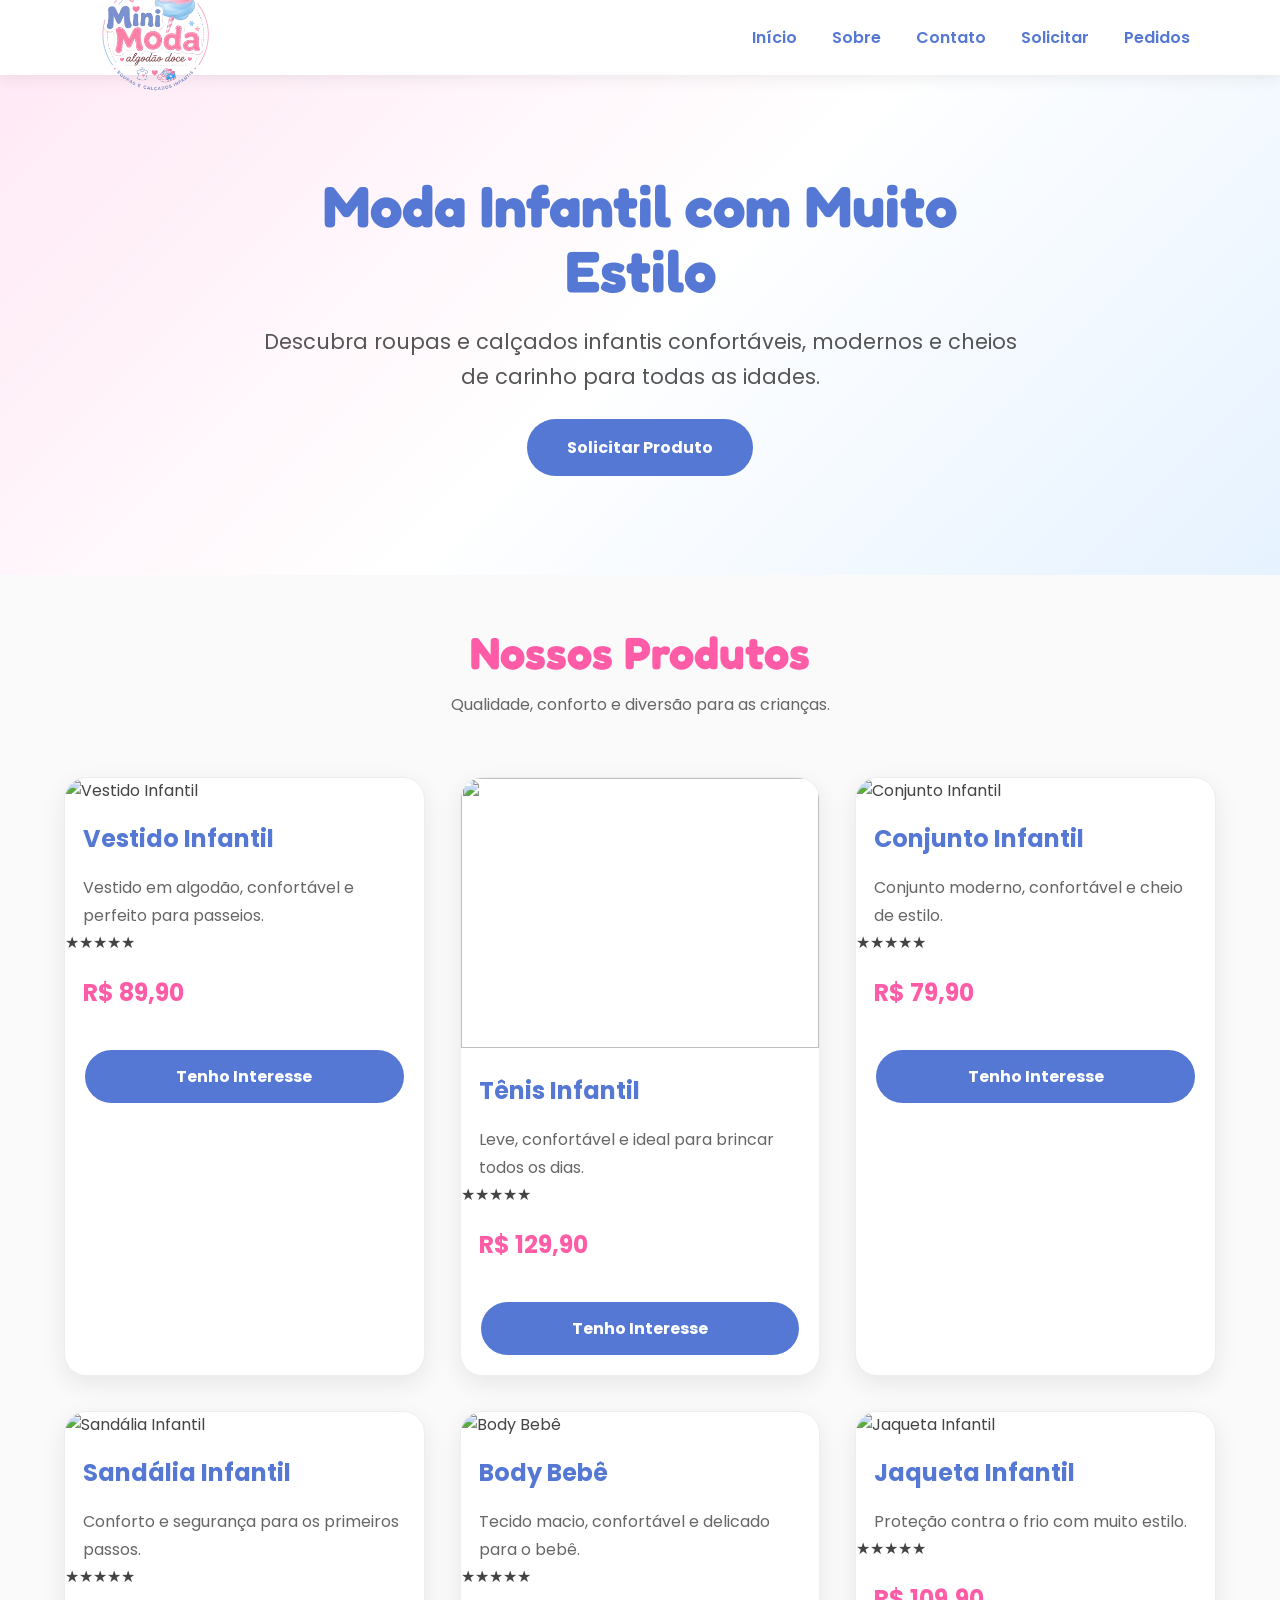
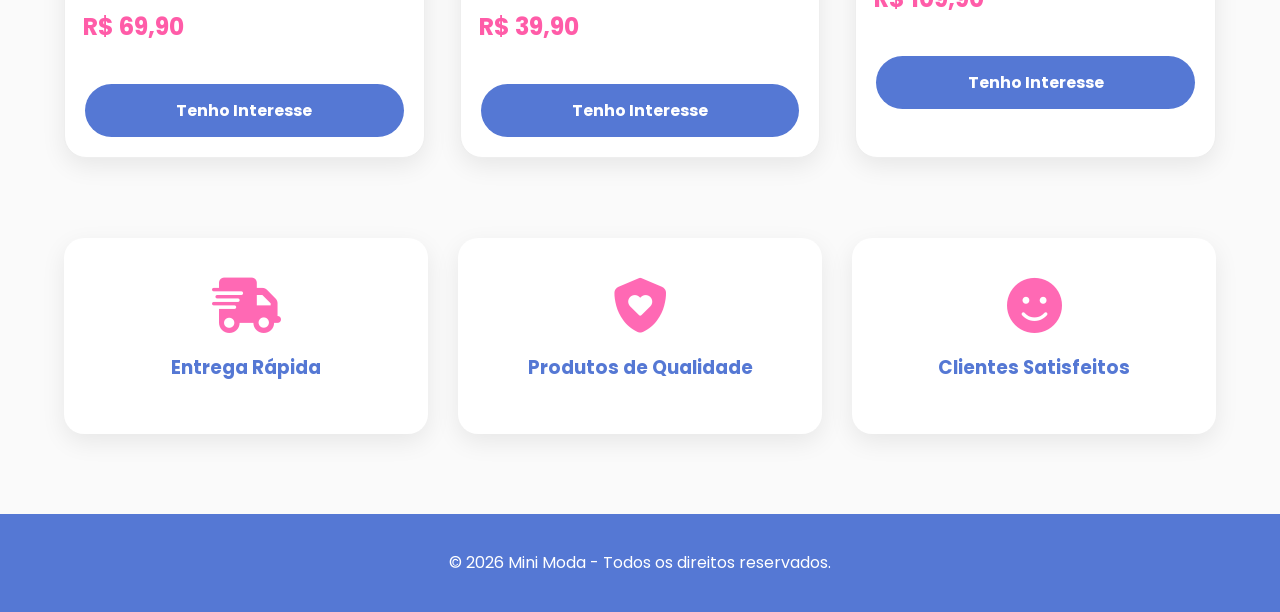
==== index.html @ 975a3840 "Update index.html" ====
<!DOCTYPE html>
<html lang="pt-BR">

<head>

    <meta charset="UTF-8">
    <meta name="viewport" content="width=device-width, initial-scale=1.0">

    <title>Mini Moda | Roupas e Calçados Infantis</title>

    <link rel="icon" href="img/banner.png">

    <!-- Google Fonts -->
    <link href="https://fonts.googleapis.com/css2?family=Fredoka:wght@400;500;600;700&family=Poppins:wght@300;400;500;600&display=swap" rel="stylesheet">

    <!-- Font Awesome -->
    <link rel="stylesheet"
        href="https://cdnjs.cloudflare.com/ajax/libs/font-awesome/6.7.2/css/all.min.css">

    <link rel="stylesheet" href="css/style.css">
    <link rel="stylesheet" href="css/responsive.css">

</head>

<body>

<header>

    <div class="logo">

         <img src="img/banner.png" alt="Mini Moda">
    </div>

    <nav>

        <ul>

            <li><a href="index.html">Início</a></li>
            <li><a href="sobre.html">Sobre</a></li>
            <li><a href="contato.html">Contato</a></li>
            <li><a href="formulario.html">Solicitar</a></li>
            <li><a href="pedidos.html">Pedidos</a></li>

        </ul>

    </nav>

</header>

<section class="banner">

    <div class="banner-texto">

        <h1>Moda Infantil com Muito Estilo</h1>

        <p>

            Descubra roupas e calçados infantis confortáveis,
            modernos e cheios de carinho para todas as idades.

        </p>

        <a href="formulario.html" class="btn">

            Solicitar Produto

        </a>

    </div>

</section>

<section class="titulo">

<h2>

Nossos Produtos

</h2>

<p>

Qualidade, conforto e diversão para as crianças.

</p>

</section>

<section class="produtos">

<div class="card">

<img src="https://img.ltwebstatic.com/v4/j/spmp/2025/09/29/e1/1759134232252c01e931173a3cf0fd8f668d50621a_thumbnail_405x.avif" alt="Vestido Infantil">

<h3>Vestido Infantil</h3>

<p>Vestido em algodão, confortável e perfeito para passeios.</p>

<div class="estrelas">
★★★★★
</div>

<span>R$ 89,90</span>

<a href="formulario.html">Tenho Interesse</a>

</div>

<div class="card">

<img src="https://encrypted-tbn0.gstatic.com/images?q=tbn:ANd9GcQyFv1Zyezy36p_Ysi9WKDw5lob0JkSOxwtmLfWSFwS_Q&s">

<h3>Tênis Infantil</h3>

<p>Leve, confortável e ideal para brincar todos os dias.</p>

<div class="estrelas">
★★★★★
</div>

<span>R$ 129,90</span>

<a href="formulario.html">Tenho Interesse</a>

</div>

<div class="card">

<img src="https://encrypted-tbn0.gstatic.com/images?q=tbn:ANd9GcRy7C9z7WHezjZp_7W2Zi1UYEJhQ5dBoN9jBTsDRNZaFg&s=10" alt="Conjunto Infantil">

<h3>Conjunto Infantil</h3>

<p>Conjunto moderno, confortável e cheio de estilo.</p>

<div class="estrelas">
★★★★★
</div>

<span>R$ 79,90</span>

<a href="formulario.html">Tenho Interesse</a>

</div>

<div class="card">

<img src="https://encrypted-tbn0.gstatic.com/images?q=tbn:ANd9GcRO1fAht2155N-i933Qm7R2CIp5S6jy61Ok8GQ4VXGJUA&s=10" alt="Sandália Infantil">

<h3>Sandália Infantil</h3>

<p>Conforto e segurança para os primeiros passos.</p>

<div class="estrelas">
★★★★★
</div>

<span>R$ 69,90</span>

<a href="formulario.html">Tenho Interesse</a>

</div>

<div class="card">

<img src="https://encrypted-tbn0.gstatic.com/images?q=tbn:ANd9GcQTntS_I3ujo2mWsaG9Mvv_2foLSLXiX0SJymLx2S-vqQ&s" alt="Body Bebê">

<h3>Body Bebê</h3>

<p>Tecido macio, confortável e delicado para o bebê.</p>

<div class="estrelas">
★★★★★
</div>

<span>R$ 39,90</span>

<a href="formulario.html">Tenho Interesse</a>

</div>

<div class="card">

<img src="https://encrypted-tbn0.gstatic.com/images?q=tbn:ANd9GcQhPG1XzAwlltPAQLGKolk-wSkQhS88s_T_j1av7KsF2A&s" alt="Jaqueta Infantil">

<h3>Jaqueta Infantil</h3>

<p>Proteção contra o frio com muito estilo.</p>

<div class="estrelas">
★★★★★
</div>

<span>R$ 109,90</span>

<a href="formulario.html">Tenho Interesse</a>

</div>

</section>

<section class="beneficios">

<div>

<i class="fa-solid fa-truck-fast"></i>

<h3>Entrega Rápida</h3>

</div>

<div>

<i class="fa-solid fa-shield-heart"></i>

<h3>Produtos de Qualidade</h3>

</div>

<div>

<i class="fa-solid fa-face-smile"></i>

<h3>Clientes Satisfeitos</h3>

</div>

</section>

<footer>

<p>

© 2025 Mini Moda - Roupas e Calçados Infantis.

</p>

</footer>

<script src="js/script.js"></script>

</body>

</html>
---- css/style.css ----
/* ===========================
   MINI MODA
   Desenvolvido por:
   Hortência
   Jéssica
   Riquelme
=========================== */

*{
    margin:0;
    padding:0;
    box-sizing:border-box;
}

html{
    scroll-behavior:smooth;
}

body{
    font-family:'Poppins',sans-serif;
    background:#fafafa;
    color:#444;
    overflow-x:hidden;
}

/*============================
HEADER
=============================*/

header{

    width:100%;
    height:75px;

    background:#fff;

    display:flex;
    justify-content:space-between;
    align-items:center;

    padding:0 7%;

    position:sticky;
    top:0;

    box-shadow:0 3px 15px rgba(0,0,0,.08);

    z-index:999;

}

.logo img{

    width:130px;
    transition:.3s;

}

.logo img:hover{

    transform:scale(1.05);

}

nav ul{

    display:flex;
    gap:35px;
    list-style:none;

}

nav ul li{

    position:relative;

}

nav a{

    text-decoration:none;
    color:#5578d4;
    font-weight:600;
    transition:.3s;

}

nav a::after{

    content:"";
    position:absolute;
    left:0;
    bottom:-6px;

    width:0%;
    height:3px;

    background:#ff69b4;
    transition:.3s;

}

nav a:hover::after{

    width:100%;

}

nav a:hover{

    color:#ff69b4;

}

/*============================
BANNER
=============================*/

.banner{

    min-height:500px;

    display:flex;
    justify-content:center;
    align-items:center;

    text-align:center;

    padding:60px 20px;

    background:linear-gradient(135deg,#ffe9f5,#ffffff,#e6f2ff);

}

.banner-texto{

    max-width:760px;

}

.banner h1{

    font-size:58px;
    color:#5578d4;
    font-family:'Fredoka',sans-serif;
    margin-bottom:20px;
    line-height:65px;

}

.banner p{

    font-size:21px;
    line-height:35px;
    color:#555;
    margin-bottom:25px;

}

.btn{

    display:inline-block;

    background:#5578d4;

    color:#fff;

    padding:16px 40px;

    border-radius:50px;

    text-decoration:none;

    font-weight:bold;

    transition:.35s;

}

.btn:hover{

    background:#ff69b4;
    transform:translateY(-5px);

}

/*============================
TÍTULO
=============================*/

.titulo{

    text-align:center;
    padding:50px 20px 20px;

}

.titulo h2{

    font-size:45px;
    color:#ff5ca8;
    font-family:'Fredoka';

}

.titulo p{

    color:#666;
    margin-top:12px;

}

/*============================
PRODUTOS
=============================*/

.produtos{

    width:90%;
    max-width:1300px;

    margin:40px auto 80px;

    display:grid;

    grid-template-columns:repeat(auto-fit,minmax(280px,1fr));

    gap:35px;

}

.card{

    background:white;

    border-radius:22px;

    overflow:hidden;

    border:1px solid #eee;

    box-shadow:0 8px 25px rgba(0,0,0,.08);

    transition:.35s;

    animation:subir .8s;

}

.card:hover{

    transform:translateY(-10px);

    box-shadow:0 18px 40px rgba(0,0,0,.15);

}

.card img{

    width:100%;
    height:270px;
    object-fit:cover;

}

.card h3{

    color:#5578d4;
    padding:18px;
    font-size:24px;

}

.card p{

    padding:0 18px;
    line-height:28px;
    color:#666;

}

.card span{

    display:block;

    padding:20px 18px;

    color:#ff5ca8;

    font-size:24px;

    font-weight:bold;

}

.card a{

    display:block;

    margin:20px;

    padding:14px;

    text-align:center;

    text-decoration:none;

    border-radius:50px;

    background:#5578d4;

    color:white;

    font-weight:bold;

    transition:.35s;

}

.card a:hover{

    background:#ff69b4;

}

/*=========================
BENEFÍCIOS
==========================*/

.beneficios{

    width:90%;
    max-width:1300px;

    margin:0 auto 80px;

    display:grid;

    grid-template-columns:repeat(auto-fit,minmax(260px,1fr));

    gap:30px;

}

.beneficios div{

    background:#fff;

    padding:40px 30px;

    border-radius:20px;

    text-align:center;

    box-shadow:0 8px 25px rgba(0,0,0,.08);

    transition:.3s;

}

.beneficios div:hover{

    transform:translateY(-8px);

}

.beneficios i{

    font-size:55px;

    color:#ff69b4;

    margin-bottom:20px;

}

.beneficios h3{

    color:#5578d4;

    margin-bottom:12px;

}

.beneficios p{

    color:#666;

    line-height:28px;

}

/*=========================
FORMULÁRIO
==========================*/

.form-container{

    width:90%;
    max-width:750px;

    margin:60px auto;

    background:#fff;

    padding:45px;

    border-radius:25px;

    box-shadow:0 10px 35px rgba(0,0,0,.08);

}

.form-container h2{

    text-align:center;

    color:#5578d4;

    font-size:38px;

    font-family:'Fredoka',sans-serif;

    margin-bottom:10px;

}

.form-container p{

    text-align:center;

    color:#777;

    margin-bottom:35px;

}

.form-group{

    margin-bottom:20px;

}

.form-group label{

    display:block;

    margin-bottom:8px;

    font-weight:600;

    color:#555;

}

.form-group input,
.form-group select,
.form-group textarea{

    width:100%;

    padding:15px;

    border:2px solid #ececec;

    border-radius:12px;

    font-size:16px;

    font-family:'Poppins',sans-serif;

    transition:.3s;

}

.form-group input:focus,
.form-group select:focus,
.form-group textarea:focus{

    outline:none;

    border-color:#ff69b4;

    box-shadow:0 0 10px rgba(255,105,180,.2);

}

.form-group textarea{

    resize:none;

}

.btn-enviar{

    width:100%;

    padding:18px;

    border:none;

    border-radius:50px;

    background:#ff69b4;

    color:#fff;

    font-size:18px;

    font-weight:bold;

    cursor:pointer;

    transition:.3s;

}

.btn-enviar:hover{

    background:#5578d4;

}

/*=========================
TABELA PEDIDOS
==========================*/

#tabelaPedidos{

    width:100%;

    border-collapse:collapse;

    margin-top:30px;

    background:#fff;

    border-radius:18px;

    overflow:hidden;

    box-shadow:0 10px 35px rgba(0,0,0,.08);

}

#tabelaPedidos th{

    background:#5578d4;

    color:#fff;

    padding:16px;

}

#tabelaPedidos td{

    padding:16px;

    border-bottom:1px solid #eee;

    text-align:center;

}

#tabelaPedidos tr:nth-child(even){

    background:#fff8fc;

}

#tabelaPedidos tr:hover{

    background:#eef6ff;

}

/*=========================
FOOTER
==========================*/

footer{

    background:#5578d4;

    color:#fff;

    text-align:center;

    padding:35px 20px;

    margin-top:80px;

}

footer p{

    line-height:28px;

}

/*=========================
ANIMAÇÃO
==========================*/

@keyframes subir{

    from{

        opacity:0;

        transform:translateY(40px);

    }

    to{

        opacity:1;

        transform:translateY(0);

    }

}

/*=========================
RESPONSIVO
==========================*/

@media(max-width:900px){

header{

    flex-direction:column;

    height:auto;

    padding:20px;

}

nav ul{

    margin-top:20px;

    flex-wrap:wrap;

    justify-content:center;

    gap:18px;

}

.banner{

    min-height:420px;

}

.banner h1{

    font-size:38px;

    line-height:45px;

}

.banner p{

    font-size:18px;

    line-height:30px;

}

.titulo h2{

    font-size:34px;

}

.form-container{

    padding:30px;

}

}

@media(max-width:600px){

.logo img{

    width:110px;

}

.banner h1{

    font-size:30px;

    line-height:38px;

}

.banner p{

    font-size:16px;

}

.btn{

    width:100%;

}

.btn-enviar{

    font-size:16px;

}
   .estrelas{
    color:#FFD700;
    font-size:18px;
    margin:10px 18px;
    letter-spacing:2px;
}

.card p{
    min-height:65px;
}

.card span{
    margin-top:10px;
}

}
---- css/responsive.css ----
/* =====================================
   RESPONSIVIDADE - MINI MODA
======================================*/

/* Tablets */

@media(max-width:992px){

header{

flex-direction:column;

height:auto;

padding:20px;

}

nav ul{

flex-wrap:wrap;

justify-content:center;

gap:18px;

margin-top:15px;

}

.banner{

height:auto;

padding:80px 30px;

}

.banner h1{

font-size:42px;

}

.banner p{

font-size:18px;

line-height:30px;

}

.logo img{

width:120px;

}

}

/* Celulares */

@media(max-width:768px){

header{

padding:20px;

}

.banner{

padding:60px 20px;

}

.banner h1{

font-size:34px;

}

.banner p{

font-size:17px;

}

.btn{

padding:14px 30px;

font-size:16px;

}

.titulo{

padding:50px 20px;

}

.titulo h2{

font-size:34px;

}

.produtos{

grid-template-columns:1fr;

width:95%;

}

.card img{

height:230px;

}

.beneficios{

grid-template-columns:1fr;

padding:50px 20px;

}

footer{

font-size:14px;

padding:25px;

}

}

/* Celulares pequenos */

@media(max-width:480px){

.logo img{

width:95px;

}

nav ul{

gap:10px;

}

nav a{

font-size:14px;

}

.banner h1{

font-size:28px;

}

.banner p{

font-size:15px;

line-height:26px;

}

.btn{

width:100%;

}

.card h3{

font-size:22px;

}

.card span{

font-size:20px;

}

}
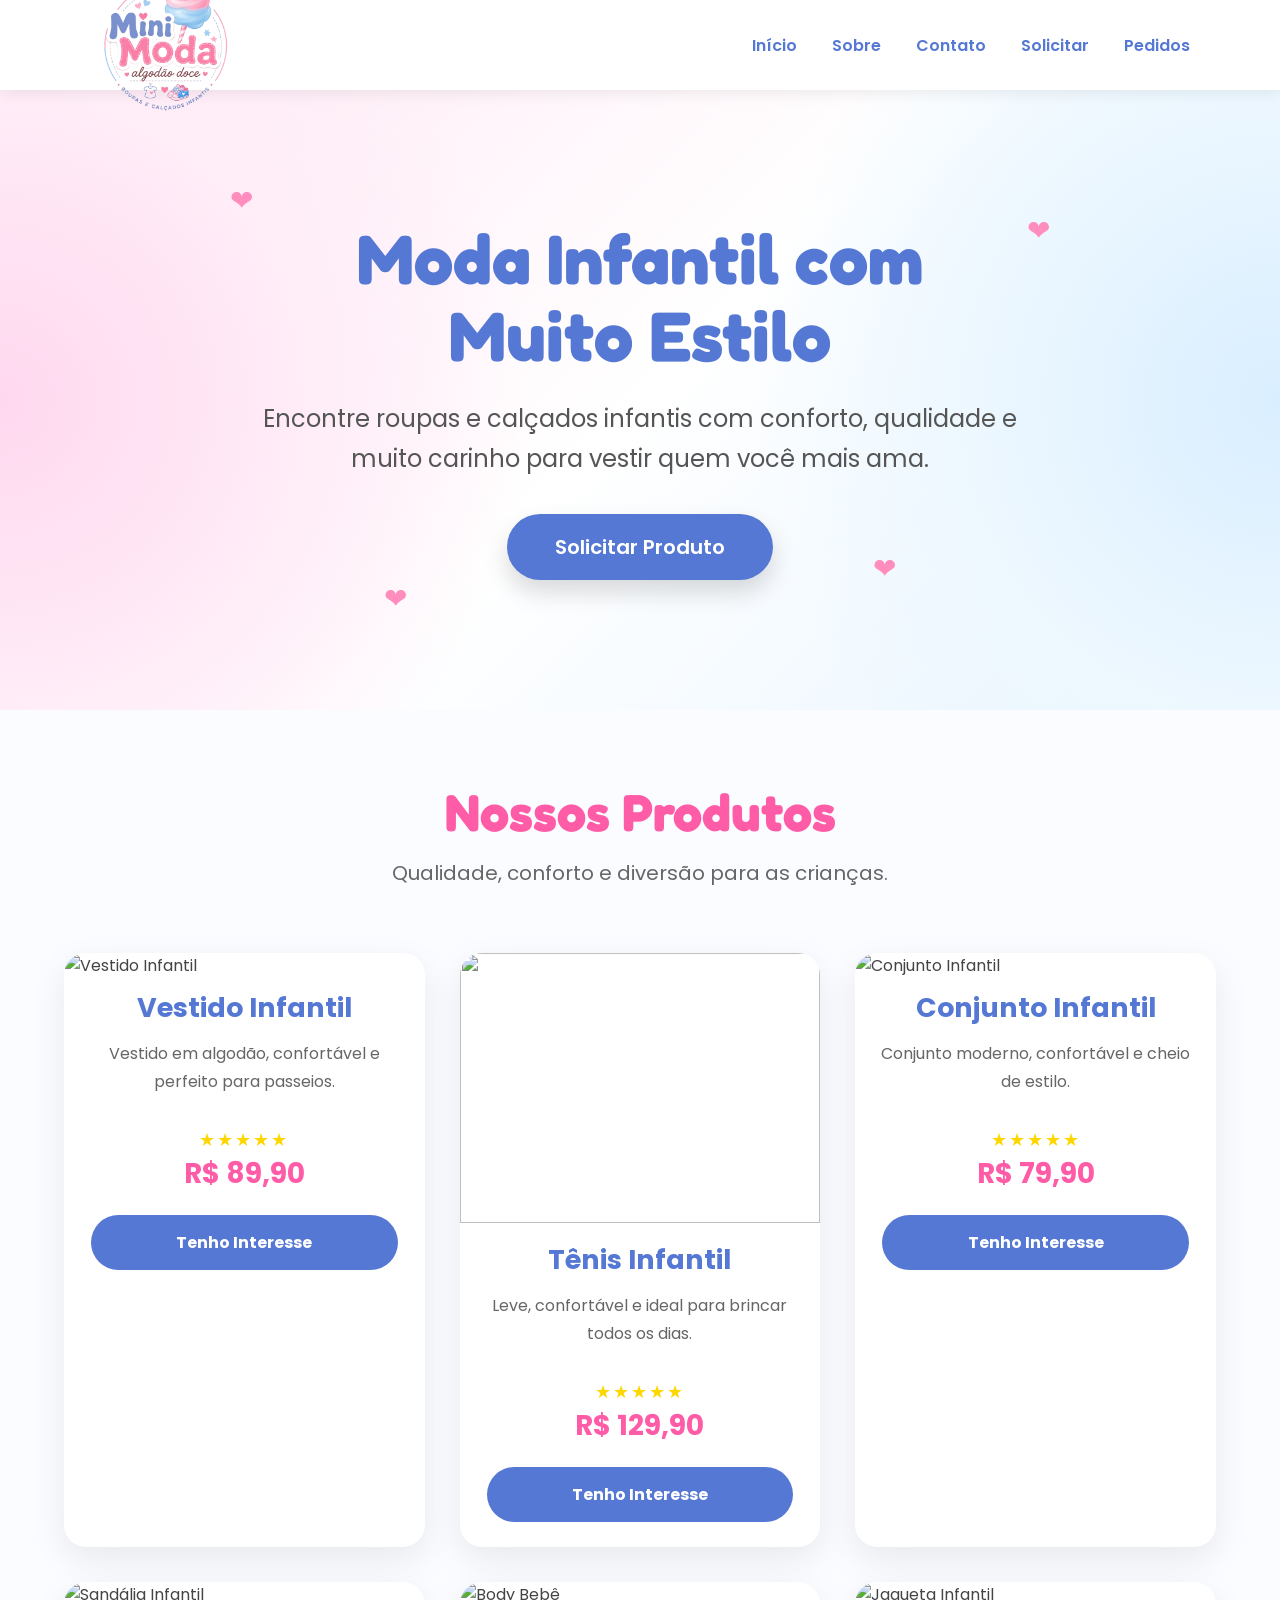
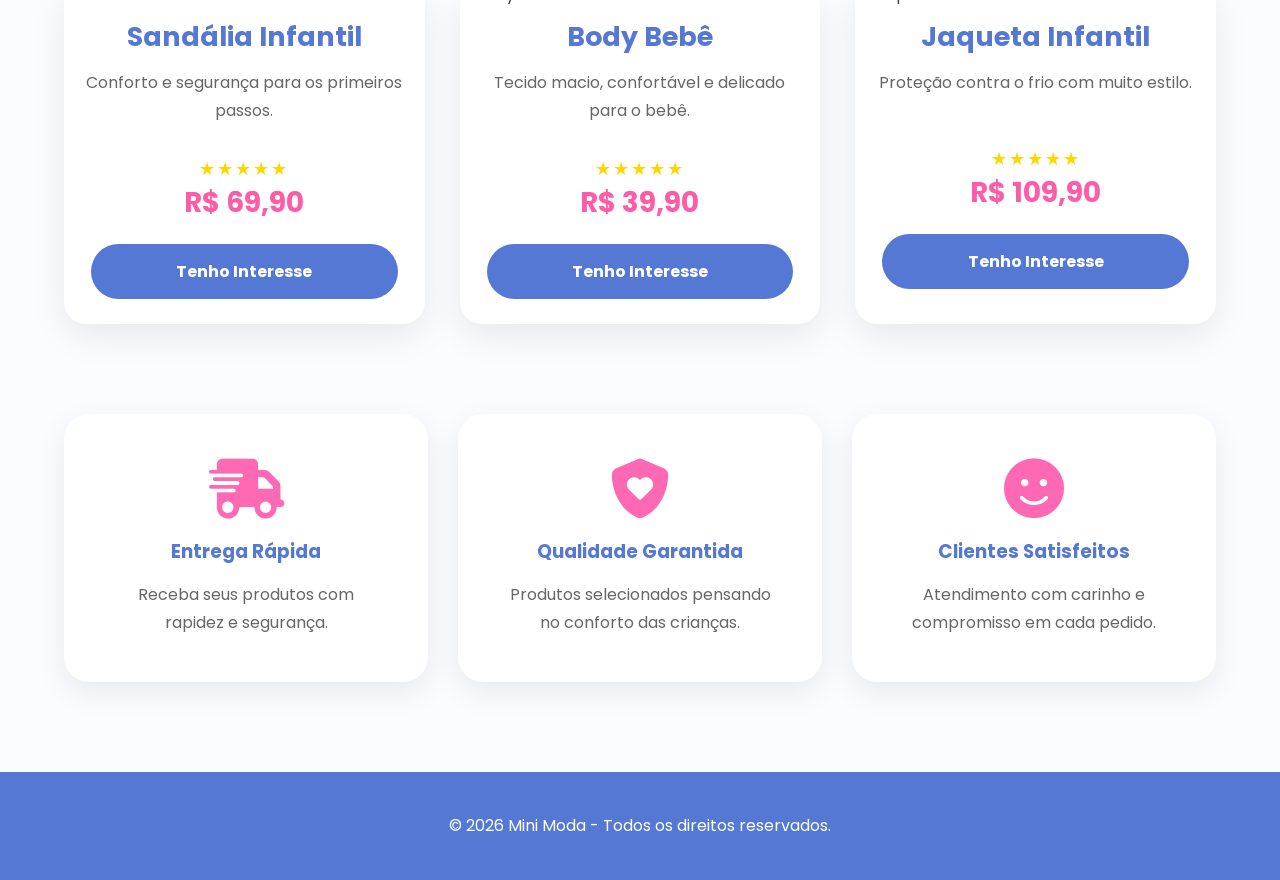
==== commit 970e39df: "Update index.html" ====
--- a/index.html
+++ b/index.html
@@ -48,25 +48,38 @@
 </header>
 
 <section class="banner">
-
-    <div class="banner-texto">
-
-        <h1>Moda Infantil com Muito Estilo</h1>
-
-        <p>
-
-            Descubra roupas e calçados infantis confortáveis,
-            modernos e cheios de carinho para todas as idades.
-
-        </p>
-
-        <a href="formulario.html" class="btn">
-
-            Solicitar Produto
-
-        </a>
-
-    </div>
+    <div class="decoracao">
+
+    <div class="algodao esquerda"></div>
+    <div class="algodao direita"></div>
+
+    <span class="heart h1">❤</span>
+    <span class="heart h2">❤</span>
+    <span class="heart h3">❤</span>
+    <span class="heart h4">❤</span>
+
+    <span class="dot d1"></span>
+    <span class="dot d2"></span>
+    <span class="dot d3"></span>
+    <span class="dot d4"></span>
+    <span class="dot d5"></span>
+
+</div>
+
+<div class="banner-texto">
+
+    <h1>Moda Infantil com Muito Estilo</h1>
+
+    <p>
+        Encontre roupas e calçados infantis com conforto,
+        qualidade e muito carinho para vestir quem você mais ama.
+    </p>
+
+    <a href="formulario.html" class="btn">
+        Solicitar Produto
+    </a>
+
+</div>
 
 </section>
 
@@ -206,13 +219,21 @@
 
 <h3>Entrega Rápida</h3>
 
+<p>
+Receba seus produtos com rapidez e segurança.
+</p>
+
 </div>
 
 <div>
 
 <i class="fa-solid fa-shield-heart"></i>
 
-<h3>Produtos de Qualidade</h3>
+<h3>Qualidade Garantida</h3>
+
+<p>
+Produtos selecionados pensando no conforto das crianças.
+</p>
 
 </div>
 
@@ -222,6 +243,10 @@
 
 <h3>Clientes Satisfeitos</h3>
 
+<p>
+Atendimento com carinho e compromisso em cada pedido.
+</p>
+
 </div>
 
 </section>
@@ -230,12 +255,17 @@
 
 <p>
 
-© 2025 Mini Moda - Roupas e Calçados Infantis.
+<strong>Mini Moda</strong><br>
+
+Roupas e Calçados Infantis<br><br>
+
+Desenvolvido por:<br>
+
+Hortência • Jéssica • Riquelme
 
 </p>
 
 </footer>
-
 <script src="js/script.js"></script>
 
 </body>
--- a/css/style.css
+++ b/css/style.css
@@ -1,9 +1,5 @@
 /* ===========================
    MINI MODA
-   Desenvolvido por:
-   Hortência
-   Jéssica
-   Riquelme
 =========================== */
 
 *{
@@ -18,19 +14,23 @@
 
 body{
     font-family:'Poppins',sans-serif;
-    background:#fafafa;
+    background:#fafcff;
     color:#444;
     overflow-x:hidden;
 }
 
-/*============================
+/* ===========================
 HEADER
-=============================*/
+=========================== */
 
 header{
 
+    position:sticky;
+    top:0;
+    z-index:999;
+
     width:100%;
-    height:75px;
+    height:90px;
 
     background:#fff;
 
@@ -40,19 +40,21 @@
 
     padding:0 7%;
 
-    position:sticky;
-    top:0;
-
     box-shadow:0 3px 15px rgba(0,0,0,.08);
 
-    z-index:999;
+}
+
+.logo{
+
+    display:flex;
+    align-items:center;
 
 }
 
 .logo img{
 
-    width:130px;
-    transition:.3s;
+    width:150px;
+    transition:.4s;
 
 }
 
@@ -85,17 +87,26 @@
 
 }
 
+nav a:hover{
+
+    color:#ff5ca8;
+
+}
+
 nav a::after{
 
     content:"";
+
     position:absolute;
+
     left:0;
-    bottom:-6px;
+    bottom:-8px;
 
     width:0%;
     height:3px;
 
     background:#ff69b4;
+
     transition:.3s;
 
 }
@@ -106,54 +117,212 @@
 
 }
 
-nav a:hover{
-
-    color:#ff69b4;
-
-}
-
-/*============================
+/* ===========================
 BANNER
-=============================*/
+=========================== */
 
 .banner{
 
-    min-height:500px;
+    position:relative;
+
+    overflow:hidden;
+
+    min-height:620px;
 
     display:flex;
     justify-content:center;
     align-items:center;
-
-    text-align:center;
-
-    padding:60px 20px;
-
-    background:linear-gradient(135deg,#ffe9f5,#ffffff,#e6f2ff);
-
-}
+    text-align:center;
+
+    background:
+    radial-gradient(circle at left,#ffd8ef 0,#ffeef8 25%,transparent 40%),
+    radial-gradient(circle at right,#d9eeff 0,#eef8ff 25%,transparent 40%),
+    linear-gradient(135deg,#ffe8f4,#ffffff,#e7f4ff);
+
+}
+
+/* ALGODÕES DOCES */
+
+.banner::before{
+
+    content:"";
+
+    position:absolute;
+
+    left:-30px;
+    bottom:-10px;
+
+    width:260px;
+    height:420px;
+
+    background:url("https://pngimg.com/d/cotton_candy_PNG54.png");
+
+    background-size:contain;
+    background-repeat:no-repeat;
+
+}
+
+.banner::after{
+
+    content:"";
+
+    position:absolute;
+
+    right:-30px;
+    bottom:-10px;
+
+    width:260px;
+    height:420px;
+
+    background:url("https://pngimg.com/d/cotton_candy_PNG54.png");
+
+    background-size:contain;
+    background-repeat:no-repeat;
+
+    transform:scaleX(-1);
+
+}
+
+/* Bolinhas */
+
+.banner .bolinha{
+
+    position:absolute;
+    border-radius:50%;
+    opacity:.7;
+
+}
+
+.b1{
+
+    width:14px;
+    height:14px;
+    background:#ffc94d;
+
+    left:20%;
+    top:120px;
+
+}
+
+.b2{
+
+    width:12px;
+    height:12px;
+    background:#79d3ff;
+
+    right:22%;
+    top:150px;
+
+}
+
+.b3{
+
+    width:16px;
+    height:16px;
+    background:#ff90c5;
+
+    left:28%;
+    bottom:140px;
+
+}
+
+.b4{
+
+    width:12px;
+    height:12px;
+    background:#8ecbff;
+
+    right:28%;
+    bottom:180px;
+
+}
+
+.b5{
+
+    width:10px;
+    height:10px;
+    background:#c999ff;
+
+    left:55%;
+    top:220px;
+
+}
+
+/* Corações */
+
+.banner .heart{
+
+    position:absolute;
+
+    color:#ff8dbd;
+
+    font-size:28px;
+
+}
+
+.h1{
+
+    left:18%;
+    top:90px;
+
+}
+
+.h2{
+
+    right:18%;
+    top:120px;
+
+}
+
+.h3{
+
+    left:30%;
+    bottom:90px;
+
+}
+
+.h4{
+
+    right:30%;
+    bottom:120px;
+
+}
+
+/* Texto */
 
 .banner-texto{
 
+    position:relative;
+
+    z-index:5;
+
     max-width:760px;
 
 }
 
 .banner h1{
 
-    font-size:58px;
+    font-size:70px;
+
+    line-height:1.1;
+
     color:#5578d4;
+
     font-family:'Fredoka',sans-serif;
-    margin-bottom:20px;
-    line-height:65px;
+
+    margin-bottom:25px;
 
 }
 
 .banner p{
 
-    font-size:21px;
-    line-height:35px;
+    font-size:24px;
+
+    line-height:40px;
+
     color:#555;
-    margin-bottom:25px;
+
+    margin-bottom:35px;
 
 }
 
@@ -161,85 +330,90 @@
 
     display:inline-block;
 
+    padding:18px 48px;
+
     background:#5578d4;
 
     color:#fff;
 
-    padding:16px 40px;
-
-    border-radius:50px;
-
     text-decoration:none;
 
-    font-weight:bold;
+    border-radius:60px;
+
+    font-size:20px;
+
+    font-weight:600;
 
     transition:.35s;
 
+    box-shadow:0 12px 25px rgba(0,0,0,.15);
+
 }
 
 .btn:hover{
 
-    background:#ff69b4;
-    transform:translateY(-5px);
-
-}
-
-/*============================
+    background:#ff5ca8;
+
+    transform:translateY(-4px);
+
+}
+
+/* ===========================
 TÍTULO
-=============================*/
+=========================== */
 
 .titulo{
 
     text-align:center;
-    padding:50px 20px 20px;
+
+    padding:70px 20px 15px;
 
 }
 
 .titulo h2{
 
-    font-size:45px;
+    font-size:52px;
+
     color:#ff5ca8;
-    font-family:'Fredoka';
+
+    font-family:'Fredoka',sans-serif;
 
 }
 
 .titulo p{
 
+    margin-top:15px;
+
     color:#666;
-    margin-top:12px;
-
-}
-
-/*============================
+
+    font-size:20px;
+
+}
+/*=========================
 PRODUTOS
-=============================*/
+==========================*/
 
 .produtos{
 
     width:90%;
-    max-width:1300px;
-
-    margin:40px auto 80px;
+    max-width:1400px;
+    margin:50px auto 90px;
 
     display:grid;
-
     grid-template-columns:repeat(auto-fit,minmax(280px,1fr));
-
     gap:35px;
 
 }
 
 .card{
 
-    background:white;
+    background:#fff;
 
     border-radius:22px;
 
     overflow:hidden;
 
-    border:1px solid #eee;
-
-    box-shadow:0 8px 25px rgba(0,0,0,.08);
+    box-shadow:0 12px 35px rgba(0,0,0,.08);
 
     transition:.35s;
 
@@ -249,9 +423,9 @@
 
 .card:hover{
 
-    transform:translateY(-10px);
-
-    box-shadow:0 18px 40px rgba(0,0,0,.15);
+    transform:translateY(-12px);
+
+    box-shadow:0 20px 40px rgba(0,0,0,.18);
 
 }
 
@@ -263,19 +437,32 @@
 
 }
 
+.estrelas{
+
+    color:#FFD700;
+    font-size:18px;
+    letter-spacing:2px;
+    text-align:center;
+    margin-top:18px;
+
+}
+
 .card h3{
 
     color:#5578d4;
-    padding:18px;
-    font-size:24px;
+    text-align:center;
+    margin-top:10px;
+    font-size:27px;
 
 }
 
 .card p{
 
-    padding:0 18px;
+    text-align:center;
+    padding:12px 20px;
+    color:#666;
+    min-height:70px;
     line-height:28px;
-    color:#666;
 
 }
 
@@ -283,33 +470,37 @@
 
     display:block;
 
-    padding:20px 18px;
+    text-align:center;
 
     color:#ff5ca8;
 
-    font-size:24px;
+    font-size:28px;
 
     font-weight:bold;
 
+    margin-bottom:20px;
+
 }
 
 .card a{
 
     display:block;
 
-    margin:20px;
-
-    padding:14px;
+    width:85%;
+
+    margin:0 auto 25px;
+
+    padding:15px;
+
+    border-radius:40px;
 
     text-align:center;
 
     text-decoration:none;
 
-    border-radius:50px;
-
     background:#5578d4;
 
-    color:white;
+    color:#fff;
 
     font-weight:bold;
 
@@ -319,7 +510,7 @@
 
 .card a:hover{
 
-    background:#ff69b4;
+    background:#ff5ca8;
 
 }
 
@@ -332,11 +523,11 @@
     width:90%;
     max-width:1300px;
 
-    margin:0 auto 80px;
+    margin:40px auto 90px;
 
     display:grid;
 
-    grid-template-columns:repeat(auto-fit,minmax(260px,1fr));
+    grid-template-columns:repeat(auto-fit,minmax(250px,1fr));
 
     gap:30px;
 
@@ -346,31 +537,31 @@
 
     background:#fff;
 
-    padding:40px 30px;
-
-    border-radius:20px;
-
-    text-align:center;
-
-    box-shadow:0 8px 25px rgba(0,0,0,.08);
-
-    transition:.3s;
+    padding:45px;
+
+    border-radius:25px;
+
+    text-align:center;
+
+    box-shadow:0 10px 30px rgba(0,0,0,.08);
+
+    transition:.35s;
 
 }
 
 .beneficios div:hover{
 
-    transform:translateY(-8px);
+    transform:translateY(-10px);
 
 }
 
 .beneficios i{
 
-    font-size:55px;
+    font-size:60px;
 
     color:#ff69b4;
 
-    margin-bottom:20px;
+    margin-bottom:18px;
 
 }
 
@@ -378,7 +569,7 @@
 
     color:#5578d4;
 
-    margin-bottom:12px;
+    margin-bottom:15px;
 
 }
 
@@ -396,10 +587,10 @@
 
 .form-container{
 
-    width:90%;
-    max-width:750px;
-
-    margin:60px auto;
+    width:92%;
+    max-width:760px;
+
+    margin:70px auto;
 
     background:#fff;
 
@@ -407,7 +598,7 @@
 
     border-radius:25px;
 
-    box-shadow:0 10px 35px rgba(0,0,0,.08);
+    box-shadow:0 15px 40px rgba(0,0,0,.08);
 
 }
 
@@ -417,12 +608,10 @@
 
     color:#5578d4;
 
-    font-size:38px;
+    font-size:42px;
 
     font-family:'Fredoka',sans-serif;
 
-    margin-bottom:10px;
-
 }
 
 .form-container p{
@@ -431,13 +620,13 @@
 
     color:#777;
 
-    margin-bottom:35px;
+    margin:15px 0 35px;
 
 }
 
 .form-group{
 
-    margin-bottom:20px;
+    margin-bottom:22px;
 
 }
 
@@ -448,8 +637,6 @@
     margin-bottom:8px;
 
     font-weight:600;
-
-    color:#555;
 
 }
 
@@ -459,15 +646,13 @@
 
     width:100%;
 
-    padding:15px;
+    padding:16px;
 
     border:2px solid #ececec;
 
     border-radius:12px;
 
     font-size:16px;
-
-    font-family:'Poppins',sans-serif;
 
     transition:.3s;
 
@@ -511,7 +696,7 @@
 
     cursor:pointer;
 
-    transition:.3s;
+    transition:.35s;
 
 }
 
@@ -522,23 +707,25 @@
 }
 
 /*=========================
-TABELA PEDIDOS
+TABELA
 ==========================*/
 
 #tabelaPedidos{
 
-    width:100%;
+    width:95%;
+
+    max-width:1400px;
+
+    margin:50px auto;
 
     border-collapse:collapse;
 
-    margin-top:30px;
+    overflow:hidden;
+
+    border-radius:18px;
 
     background:#fff;
 
-    border-radius:18px;
-
-    overflow:hidden;
-
     box-shadow:0 10px 35px rgba(0,0,0,.08);
 
 }
@@ -549,13 +736,13 @@
 
     color:#fff;
 
-    padding:16px;
+    padding:18px;
 
 }
 
 #tabelaPedidos td{
 
-    padding:16px;
+    padding:18px;
 
     border-bottom:1px solid #eee;
 
@@ -565,7 +752,7 @@
 
 #tabelaPedidos tr:nth-child(even){
 
-    background:#fff8fc;
+    background:#fff7fc;
 
 }
 
@@ -587,7 +774,7 @@
 
     text-align:center;
 
-    padding:35px 20px;
+    padding:40px;
 
     margin-top:80px;
 
@@ -605,21 +792,19 @@
 
 @keyframes subir{
 
-    from{
-
-        opacity:0;
-
-        transform:translateY(40px);
-
-    }
-
-    to{
-
-        opacity:1;
-
-        transform:translateY(0);
-
-    }
+from{
+
+opacity:0;
+transform:translateY(40px);
+
+}
+
+to{
+
+opacity:1;
+transform:translateY(0);
+
+}
 
 }
 
@@ -631,57 +816,48 @@
 
 header{
 
-    flex-direction:column;
-
-    height:auto;
-
-    padding:20px;
+flex-direction:column;
+height:auto;
+padding:20px;
 
 }
 
 nav ul{
 
-    margin-top:20px;
-
-    flex-wrap:wrap;
-
-    justify-content:center;
-
-    gap:18px;
+margin-top:20px;
+flex-wrap:wrap;
+justify-content:center;
+gap:18px;
 
 }
 
 .banner{
 
-    min-height:420px;
+min-height:520px;
 
 }
 
 .banner h1{
 
-    font-size:38px;
-
-    line-height:45px;
+font-size:44px;
 
 }
 
 .banner p{
 
-    font-size:18px;
-
-    line-height:30px;
+font-size:18px;
 
 }
 
 .titulo h2{
 
-    font-size:34px;
+font-size:38px;
 
 }
 
 .form-container{
 
-    padding:30px;
+padding:30px;
 
 }
 
@@ -691,48 +867,40 @@
 
 .logo img{
 
-    width:110px;
+width:110px;
 
 }
 
 .banner h1{
 
-    font-size:30px;
-
-    line-height:38px;
+font-size:34px;
+line-height:42px;
 
 }
 
 .banner p{
 
-    font-size:16px;
+font-size:16px;
+line-height:28px;
 
 }
 
 .btn{
 
-    width:100%;
-
-}
-
-.btn-enviar{
-
-    font-size:16px;
-
-}
-   .estrelas{
-    color:#FFD700;
-    font-size:18px;
-    margin:10px 18px;
-    letter-spacing:2px;
-}
-
-.card p{
-    min-height:65px;
-}
-
-.card span{
-    margin-top:10px;
-}
-
-}
+width:100%;
+
+}
+
+.produtos{
+
+grid-template-columns:1fr;
+
+}
+
+.beneficios{
+
+grid-template-columns:1fr;
+
+}
+
+}
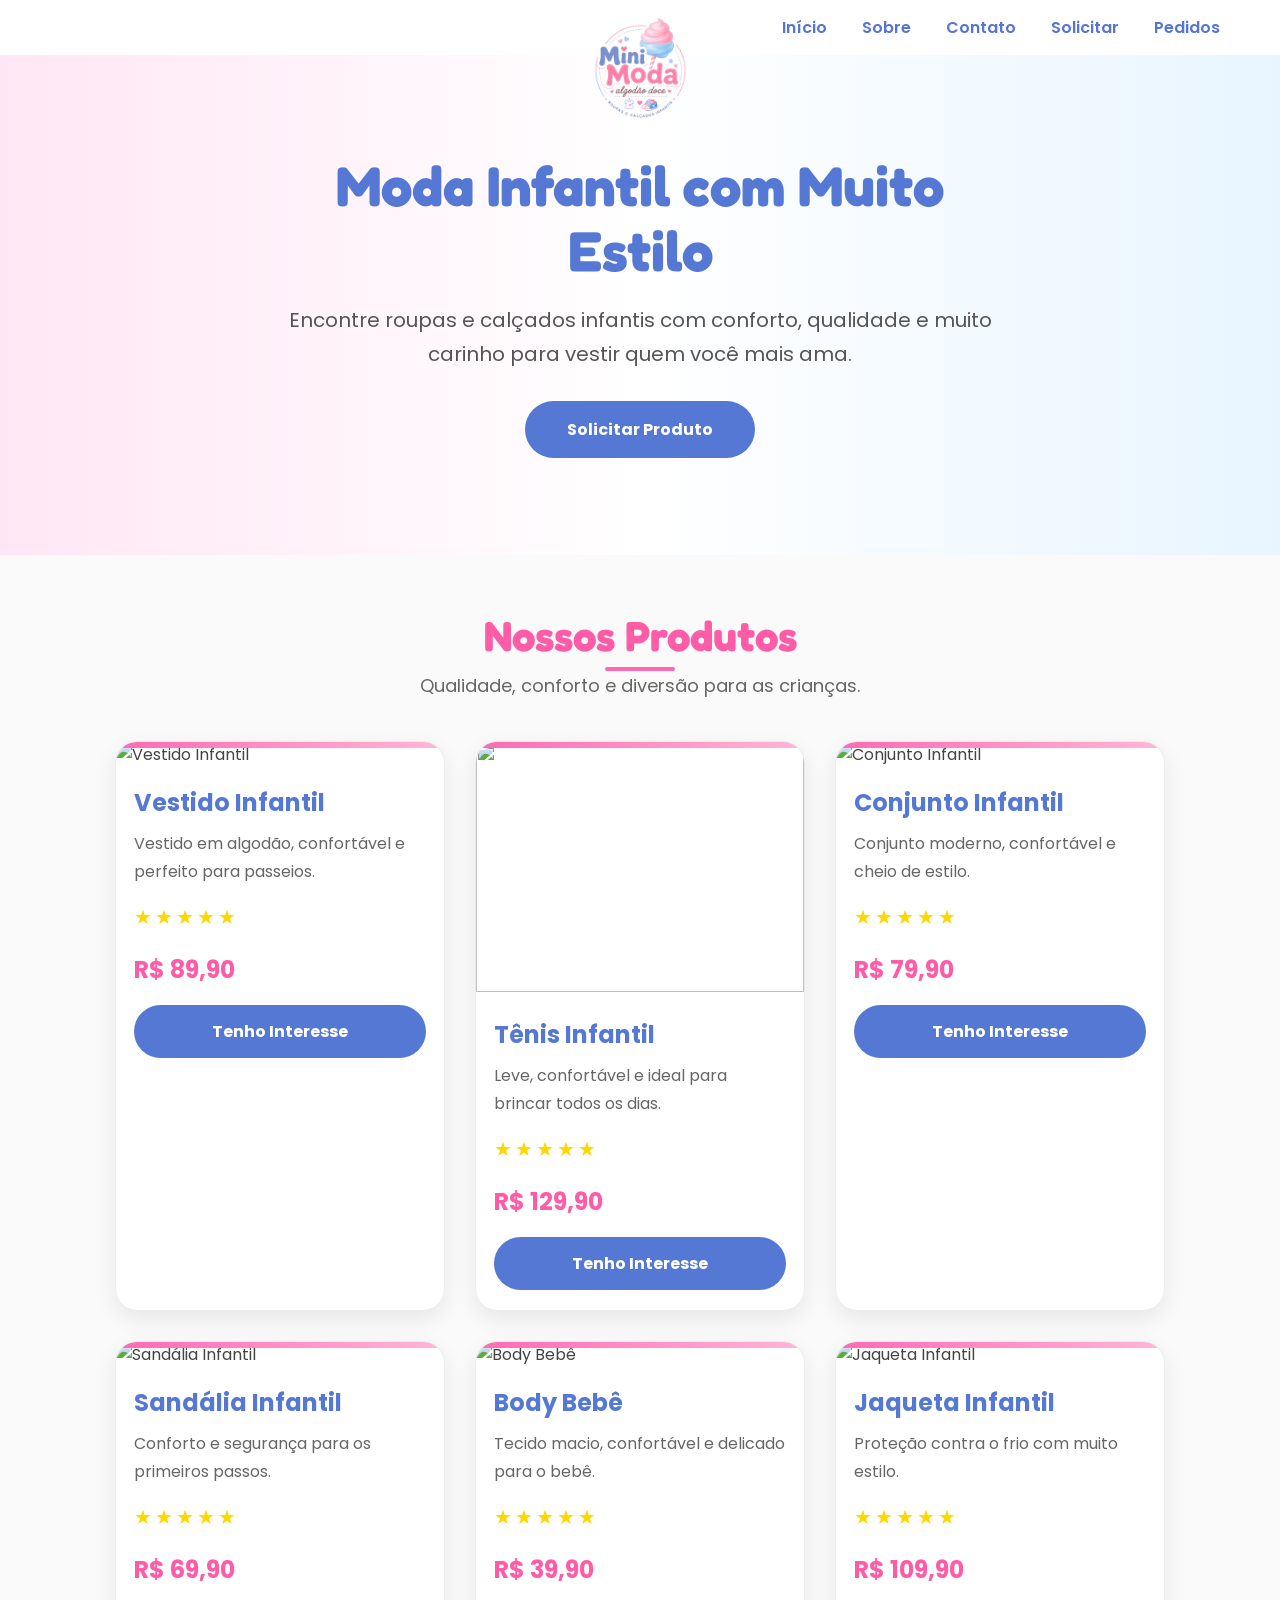
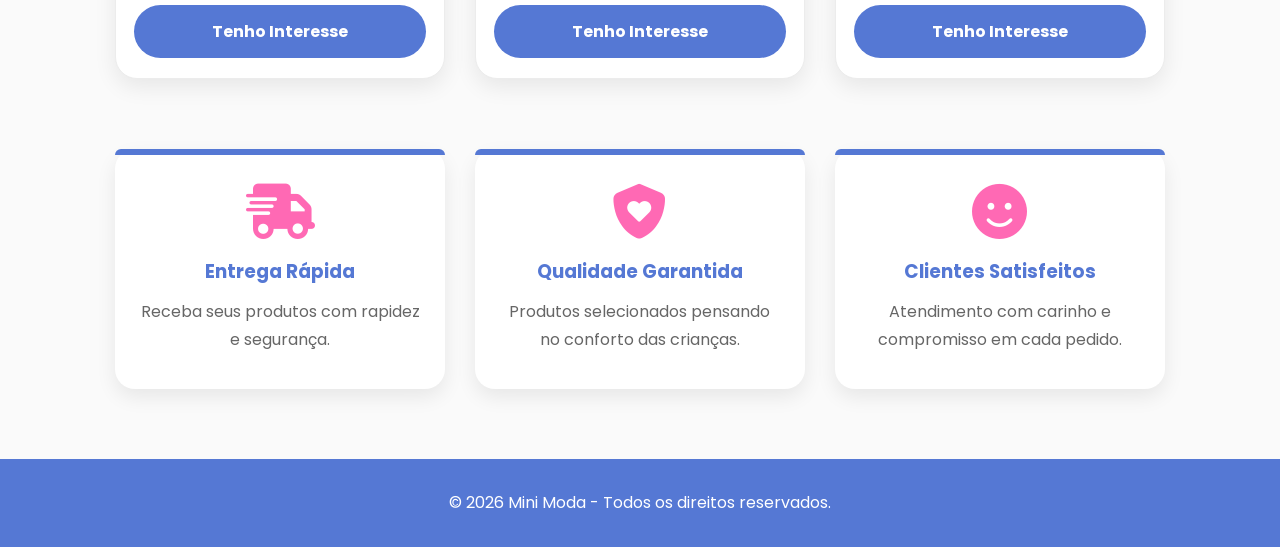
==== commit 377209e7: "Update index.html" ====
--- a/index.html
+++ b/index.html
@@ -48,38 +48,22 @@
 </header>
 
 <section class="banner">
-    <div class="decoracao">
-
-    <div class="algodao esquerda"></div>
-    <div class="algodao direita"></div>
-
-    <span class="heart h1">❤</span>
-    <span class="heart h2">❤</span>
-    <span class="heart h3">❤</span>
-    <span class="heart h4">❤</span>
-
-    <span class="dot d1"></span>
-    <span class="dot d2"></span>
-    <span class="dot d3"></span>
-    <span class="dot d4"></span>
-    <span class="dot d5"></span>
-
-</div>
-
-<div class="banner-texto">
-
-    <h1>Moda Infantil com Muito Estilo</h1>
-
-    <p>
-        Encontre roupas e calçados infantis com conforto,
-        qualidade e muito carinho para vestir quem você mais ama.
-    </p>
-
-    <a href="formulario.html" class="btn">
-        Solicitar Produto
-    </a>
-
-</div>
+
+    <div class="algodao algodao-esquerda"></div>
+    <div class="algodao algodao-direita"></div>
+
+    <div class="banner-texto">
+        <h1>Moda Infantil com Muito Estilo</h1>
+        <p>
+            Encontre roupas e calçados infantis com conforto,
+            qualidade e muito carinho para vestir quem você mais ama.
+        </p>
+
+        <a href="formulario.html" class="btn">
+            Solicitar Produto
+        </a>
+
+    </div>
 
 </section>
 
--- a/css/style.css
+++ b/css/style.css
@@ -1,6 +1,8 @@
-/* ===========================
+/* ==========================================
    MINI MODA
-=========================== */
+   Desenvolvido por:
+   Hortência • Jéssica • Riquelme
+========================================== */
 
 *{
     margin:0;
@@ -14,619 +16,420 @@
 
 body{
     font-family:'Poppins',sans-serif;
-    background:#fafcff;
+    background:#fafafa;
     color:#444;
     overflow-x:hidden;
 }
 
-/* ===========================
+/*==========================================
 HEADER
-=========================== */
+==========================================*/
 
 header{
-
-    position:sticky;
-    top:0;
-    z-index:999;
-
-    width:100%;
-    height:90px;
-
-    background:#fff;
-
-    display:flex;
-    justify-content:space-between;
-    align-items:center;
-
-    padding:0 7%;
-
-    box-shadow:0 3px 15px rgba(0,0,0,.08);
-
-}
-
-.logo{
-
-    display:flex;
-    align-items:center;
-
-}
-
-.logo img{
-
-    width:150px;
-    transition:.4s;
-
-}
-
-.logo img:hover{
-
-    transform:scale(1.05);
-
+    position: relative;
+    display: flex;
+    align-items: center;
+    justify-content: center;
+    padding: 15px 60px;
+    background: #fff;
+    box-shadow: 0 2px 10px rgba(0,0,0,.08);
+}
+
+.logo {
+    position: absolute;
+    top: 15px;          /* aumenta a distância do topo */
+    left: 50%;
+    transform: translateX(-50%);
+    z-index: 1000;
+}
+
+.logo img {
+    width: 110px;
+    height: auto;
+}
+
+nav{
+    margin-left: auto;
 }
 
 nav ul{
-
-    display:flex;
-    gap:35px;
-    list-style:none;
-
-}
-
-nav ul li{
-
+    display: flex;
+    gap: 35px;
+    list-style: none;
+    align-items: center;
+}
+
+nav a{
+    text-decoration: none;
+    color: #5474d6;
+    font-weight: 600;
+}
+/*==========================================
+BANNER
+==========================================*/
+
+.banner{
     position:relative;
-
-}
-
-nav a{
-
-    text-decoration:none;
-    color:#5578d4;
-    font-weight:600;
-    transition:.3s;
-
-}
-
-nav a:hover{
-
-    color:#ff5ca8;
-
-}
-
-nav a::after{
-
-    content:"";
-
-    position:absolute;
-
-    left:0;
-    bottom:-8px;
-
-    width:0%;
-    height:3px;
-
-    background:#ff69b4;
-
-    transition:.3s;
-
-}
-
-nav a:hover::after{
-
-    width:100%;
-
-}
-
-/* ===========================
-BANNER
-=========================== */
-
-.banner{
-
-    position:relative;
-
     overflow:hidden;
-
-    min-height:620px;
-
+    min-height:500px;
     display:flex;
     justify-content:center;
     align-items:center;
     text-align:center;
-
-    background:
-    radial-gradient(circle at left,#ffd8ef 0,#ffeef8 25%,transparent 40%),
-    radial-gradient(circle at right,#d9eeff 0,#eef8ff 25%,transparent 40%),
-    linear-gradient(135deg,#ffe8f4,#ffffff,#e7f4ff);
-
-}
-
-/* ALGODÕES DOCES */
-
-.banner::before{
-
-    content:"";
-
+    background:linear-gradient(90deg,#ffe6f4,#ffffff,#e8f5ff);
+}
+
+.banner-texto{
+    max-width:760px;
+    position:relative;
+    z-index:5;
+}
+
+.banner h1{
+    font-size:56px;
+    color:#5578d4;
+    font-family:'Fredoka',sans-serif;
+    margin-bottom:20px;
+    line-height:65px;
+}
+
+.banner p{
+    font-size:20px;
+    color:#555;
+    line-height:34px;
+    margin-bottom:30px;
+}
+
+/*==========================================
+ALGODÕES DOCES
+==========================================*/
+
+.algodao-esquerdo{
     position:absolute;
-
-    left:-30px;
-    bottom:-10px;
-
-    width:260px;
-    height:420px;
-
-    background:url("https://pngimg.com/d/cotton_candy_PNG54.png");
-
-    background-size:contain;
-    background-repeat:no-repeat;
-
-}
-
-.banner::after{
-
-    content:"";
-
+    width:170px;
+    left:80px;
+    top:90px;
+    animation:flutuar 4s ease-in-out infinite;
+    z-index:2;
+    pointer-events:none;
+}
+
+.algodao-direito{
     position:absolute;
-
-    right:-30px;
-    bottom:-10px;
-
-    width:260px;
-    height:420px;
-
-    background:url("https://pngimg.com/d/cotton_candy_PNG54.png");
-
-    background-size:contain;
-    background-repeat:no-repeat;
-
-    transform:scaleX(-1);
-
-}
-
-/* Bolinhas */
-
-.banner .bolinha{
-
-    position:absolute;
-    border-radius:50%;
-    opacity:.7;
-
-}
-
-.b1{
-
-    width:14px;
-    height:14px;
-    background:#ffc94d;
-
-    left:20%;
-    top:120px;
-
-}
-
-.b2{
-
-    width:12px;
-    height:12px;
-    background:#79d3ff;
-
-    right:22%;
-    top:150px;
-
-}
-
-.b3{
-
-    width:16px;
-    height:16px;
-    background:#ff90c5;
-
-    left:28%;
-    bottom:140px;
-
-}
-
-.b4{
-
-    width:12px;
-    height:12px;
-    background:#8ecbff;
-
-    right:28%;
-    bottom:180px;
-
-}
-
-.b5{
-
-    width:10px;
-    height:10px;
-    background:#c999ff;
-
-    left:55%;
-    top:220px;
-
-}
-
-/* Corações */
-
-.banner .heart{
-
-    position:absolute;
-
-    color:#ff8dbd;
-
-    font-size:28px;
-
-}
-
-.h1{
-
-    left:18%;
+    width:170px;
+    right:80px;
     top:90px;
-
-}
-
-.h2{
-
-    right:18%;
-    top:120px;
-
-}
-
-.h3{
-
-    left:30%;
-    bottom:90px;
-
-}
-
-.h4{
-
-    right:30%;
-    bottom:120px;
-
-}
-
-/* Texto */
-
-.banner-texto{
-
-    position:relative;
-
-    z-index:5;
-
-    max-width:760px;
-
-}
-
-.banner h1{
-
-    font-size:70px;
-
-    line-height:1.1;
+    animation:flutuar 4s ease-in-out infinite;
+    z-index:2;
+    pointer-events:none;
+}
+
+@keyframes flutuar{
+
+    0%{
+        transform:translateY(0);
+    }
+
+    50%{
+        transform:translateY(-12px);
+    }
+
+    100%{
+        transform:translateY(0);
+    }
+
+}
+/*==========================================
+BOTÃO
+==========================================*/
+
+.btn{
+    display:inline-block;
+    padding:16px 42px;
+    background:#5578d4;
+    color:#fff;
+    text-decoration:none;
+    border-radius:50px;
+    font-weight:bold;
+    transition:.3s;
+}
+
+.btn:hover{
+    background:#ff69b4;
+    transform:translateY(-4px);
+}
+
+/*==========================================
+TÍTULOS
+==========================================*/
+
+.titulo{
+    width:80%;
+    max-width:900px;
+    margin:55px auto 35px;
+    text-align:center;
+}
+
+.titulo h2{
+    color:#ff5ca8;
+    font-size:42px;
+    font-family:'Fredoka',sans-serif;
+    margin-bottom:10px;
+}
+
+.titulo p{
+    color:#666;
+    line-height:30px;
+    font-size:18px;
+}
+/*==========================================
+PRODUTOS
+==========================================*/
+
+.produtos{
+
+    width:82%;
+    max-width:1150px;
+
+    margin:40px auto 70px;
+
+    display:grid;
+
+    grid-template-columns:repeat(auto-fit,minmax(280px,1fr));
+
+    gap:30px;
+
+}
+
+.card{
+
+    background:#fff;
+
+    border-radius:22px;
+
+    overflow:hidden;
+
+    border:1px solid #ececec;
+
+    box-shadow:0 8px 22px rgba(0,0,0,.08);
+
+    transition:.35s;
+
+    animation:subir .8s;
+
+}
+
+.card:hover{
+
+    transform:translateY(-10px);
+
+    box-shadow:0 18px 35px rgba(0,0,0,.12);
+
+}
+
+.card img{
+
+    width:100%;
+    height:250px;
+    object-fit:cover;
+
+}
+
+.card h3{
 
     color:#5578d4;
 
+    padding:18px 18px 10px;
+
+    font-size:24px;
+
+}
+
+.card p{
+
+    padding:0 18px;
+
+    color:#666;
+
+    line-height:28px;
+
+    min-height:60px;
+
+}
+
+.estrelas{
+
+    color:#FFD700;
+
+    font-size:20px;
+
+    margin:12px 18px;
+
+    letter-spacing:3px;
+
+}
+
+.card span{
+
+    display:block;
+
+    padding:8px 18px 18px;
+
+    font-size:24px;
+
+    color:#ff5ca8;
+
+    font-weight:bold;
+
+}
+
+.card a{
+
+    display:block;
+
+    margin:0 18px 20px;
+
+    padding:14px;
+
+    text-align:center;
+
+    text-decoration:none;
+
+    border-radius:50px;
+
+    background:#5578d4;
+
+    color:#fff;
+
+    font-weight:bold;
+
+    transition:.3s;
+
+}
+
+.card a:hover{
+
+    background:#ff69b4;
+
+    transform:scale(1.02);
+
+}
+/*==========================================
+BENEFÍCIOS
+==========================================*/
+
+.beneficios{
+
+    width:82%;
+    max-width:1150px;
+
+    margin:40px auto 70px;
+
+    display:grid;
+
+    grid-template-columns:repeat(auto-fit,minmax(260px,1fr));
+
+    gap:30px;
+
+}
+
+.beneficios div{
+
+    background:#fff;
+
+    padding:35px 25px;
+
+    border-radius:20px;
+
+    text-align:center;
+
+    box-shadow:0 8px 20px rgba(0,0,0,.08);
+
+    transition:.3s;
+
+}
+
+.beneficios div:hover{
+
+    transform:translateY(-8px);
+
+}
+
+.beneficios i{
+
+    font-size:55px;
+
+    color:#ff69b4;
+
+    margin-bottom:18px;
+
+}
+
+.beneficios h3{
+
+    color:#5578d4;
+
+    margin-bottom:12px;
+
+}
+
+.beneficios p{
+
+    color:#666;
+
+    line-height:28px;
+
+}
+
+
+/*==========================================
+FORMULÁRIO
+==========================================*/
+
+.form-container{
+
+    width:80%;
+    max-width:700px;
+
+    margin:60px auto;
+
+    background:#fff;
+
+    padding:40px;
+
+    border-radius:25px;
+
+    box-shadow:0 10px 30px rgba(0,0,0,.08);
+
+}
+
+.form-container h2{
+
+    text-align:center;
+
+    color:#5578d4;
+
+    font-size:38px;
+
     font-family:'Fredoka',sans-serif;
 
-    margin-bottom:25px;
-
-}
-
-.banner p{
-
-    font-size:24px;
-
-    line-height:40px;
-
-    color:#555;
-
-    margin-bottom:35px;
-
-}
-
-.btn{
-
-    display:inline-block;
-
-    padding:18px 48px;
-
-    background:#5578d4;
-
-    color:#fff;
-
-    text-decoration:none;
-
-    border-radius:60px;
-
-    font-size:20px;
-
-    font-weight:600;
-
-    transition:.35s;
-
-    box-shadow:0 12px 25px rgba(0,0,0,.15);
-
-}
-
-.btn:hover{
-
-    background:#ff5ca8;
-
-    transform:translateY(-4px);
-
-}
-
-/* ===========================
-TÍTULO
-=========================== */
-
-.titulo{
+    margin-bottom:10px;
+
+}
+
+.form-container p{
 
     text-align:center;
 
-    padding:70px 20px 15px;
-
-}
-
-.titulo h2{
-
-    font-size:52px;
-
-    color:#ff5ca8;
-
-    font-family:'Fredoka',sans-serif;
-
-}
-
-.titulo p{
-
-    margin-top:15px;
-
     color:#666;
 
-    font-size:20px;
-
-}
-/*=========================
-PRODUTOS
-==========================*/
-
-.produtos{
-
-    width:90%;
-    max-width:1400px;
-    margin:50px auto 90px;
-
-    display:grid;
-    grid-template-columns:repeat(auto-fit,minmax(280px,1fr));
-    gap:35px;
-
-}
-
-.card{
-
-    background:#fff;
-
-    border-radius:22px;
-
-    overflow:hidden;
-
-    box-shadow:0 12px 35px rgba(0,0,0,.08);
-
-    transition:.35s;
-
-    animation:subir .8s;
-
-}
-
-.card:hover{
-
-    transform:translateY(-12px);
-
-    box-shadow:0 20px 40px rgba(0,0,0,.18);
-
-}
-
-.card img{
-
-    width:100%;
-    height:270px;
-    object-fit:cover;
-
-}
-
-.estrelas{
-
-    color:#FFD700;
-    font-size:18px;
-    letter-spacing:2px;
-    text-align:center;
-    margin-top:18px;
-
-}
-
-.card h3{
-
-    color:#5578d4;
-    text-align:center;
-    margin-top:10px;
-    font-size:27px;
-
-}
-
-.card p{
-
-    text-align:center;
-    padding:12px 20px;
-    color:#666;
-    min-height:70px;
-    line-height:28px;
-
-}
-
-.card span{
-
-    display:block;
-
-    text-align:center;
-
-    color:#ff5ca8;
-
-    font-size:28px;
-
-    font-weight:bold;
+    margin-bottom:30px;
+
+}
+
+.form-group{
 
     margin-bottom:20px;
-
-}
-
-.card a{
-
-    display:block;
-
-    width:85%;
-
-    margin:0 auto 25px;
-
-    padding:15px;
-
-    border-radius:40px;
-
-    text-align:center;
-
-    text-decoration:none;
-
-    background:#5578d4;
-
-    color:#fff;
-
-    font-weight:bold;
-
-    transition:.35s;
-
-}
-
-.card a:hover{
-
-    background:#ff5ca8;
-
-}
-
-/*=========================
-BENEFÍCIOS
-==========================*/
-
-.beneficios{
-
-    width:90%;
-    max-width:1300px;
-
-    margin:40px auto 90px;
-
-    display:grid;
-
-    grid-template-columns:repeat(auto-fit,minmax(250px,1fr));
-
-    gap:30px;
-
-}
-
-.beneficios div{
-
-    background:#fff;
-
-    padding:45px;
-
-    border-radius:25px;
-
-    text-align:center;
-
-    box-shadow:0 10px 30px rgba(0,0,0,.08);
-
-    transition:.35s;
-
-}
-
-.beneficios div:hover{
-
-    transform:translateY(-10px);
-
-}
-
-.beneficios i{
-
-    font-size:60px;
-
-    color:#ff69b4;
-
-    margin-bottom:18px;
-
-}
-
-.beneficios h3{
-
-    color:#5578d4;
-
-    margin-bottom:15px;
-
-}
-
-.beneficios p{
-
-    color:#666;
-
-    line-height:28px;
-
-}
-
-/*=========================
-FORMULÁRIO
-==========================*/
-
-.form-container{
-
-    width:92%;
-    max-width:760px;
-
-    margin:70px auto;
-
-    background:#fff;
-
-    padding:45px;
-
-    border-radius:25px;
-
-    box-shadow:0 15px 40px rgba(0,0,0,.08);
-
-}
-
-.form-container h2{
-
-    text-align:center;
-
-    color:#5578d4;
-
-    font-size:42px;
-
-    font-family:'Fredoka',sans-serif;
-
-}
-
-.form-container p{
-
-    text-align:center;
-
-    color:#777;
-
-    margin:15px 0 35px;
-
-}
-
-.form-group{
-
-    margin-bottom:22px;
 
 }
 
@@ -646,13 +449,15 @@
 
     width:100%;
 
-    padding:16px;
+    padding:15px;
 
     border:2px solid #ececec;
 
     border-radius:12px;
 
     font-size:16px;
+
+    font-family:'Poppins',sans-serif;
 
     transition:.3s;
 
@@ -666,7 +471,7 @@
 
     border-color:#ff69b4;
 
-    box-shadow:0 0 10px rgba(255,105,180,.2);
+    box-shadow:0 0 10px rgba(255,105,180,.25);
 
 }
 
@@ -680,7 +485,7 @@
 
     width:100%;
 
-    padding:18px;
+    padding:16px;
 
     border:none;
 
@@ -696,211 +501,404 @@
 
     cursor:pointer;
 
+    transition:.3s;
+
+}
+
+.btn-enviar:hover{
+
+    background:#5578d4;
+
+}
+
+
+/*==========================================
+TABELA DE PEDIDOS
+==========================================*/
+
+#tabelaPedidos{
+
+    width:82%;
+
+    max-width:950px;
+
+    margin:40px auto;
+
+    border-collapse:collapse;
+
+    overflow:hidden;
+
+    border-radius:18px;
+
+    background:#fff;
+
+    box-shadow:0 10px 30px rgba(0,0,0,.08);
+
+}
+
+#tabelaPedidos th{
+
+    background:#5578d4;
+
+    color:#fff;
+
+    padding:16px;
+
+}
+
+#tabelaPedidos td{
+
+    padding:15px;
+
+    text-align:center;
+
+    border-bottom:1px solid #eee;
+
+}
+
+#tabelaPedidos tr:nth-child(even){
+
+    background:#fff8fc;
+
+}
+
+#tabelaPedidos tr:hover{
+
+    background:#eef6ff;
+
+}
+
+
+/*==========================================
+FOOTER
+==========================================*/
+
+footer{
+
+    background:#5578d4;
+
+    color:#fff;
+
+    text-align:center;
+
+    padding:30px 20px;
+
+    margin-top:60px;
+
+}
+
+footer p{
+
+    line-height:28px;
+
+}
+
+
+/*==========================================
+ANIMAÇÃO
+==========================================*/
+
+@keyframes subir{
+
+    from{
+
+        opacity:0;
+
+        transform:translateY(40px);
+
+    }
+
+    to{
+
+        opacity:1;
+
+        transform:translateY(0);
+
+    }
+
+}
+
+
+/*==========================================
+RESPONSIVO
+==========================================*/
+
+@media(max-width:900px){
+
+header{
+
+    flex-direction:column;
+
+    height:auto;
+
+    padding:20px;
+
+}
+
+nav ul{
+
+    flex-wrap:wrap;
+
+    justify-content:center;
+
+    gap:18px;
+
+    margin-top:18px;
+
+}
+
+.banner{
+
+    min-height:380px;
+
+}
+
+.banner h1{
+
+    font-size:38px;
+
+    line-height:45px;
+
+}
+
+.banner p{
+
+    font-size:18px;
+
+}
+
+.algodao-esquerdo,
+.algodao-direito{
+
+    width:120px;
+
+}
+
+.form-container{
+
+    width:92%;
+
+    padding:30px;
+
+}
+
+.produtos,
+.beneficios{
+
+    width:92%;
+
+}
+
+#tabelaPedidos{
+
+    width:95%;
+
+    font-size:14px;
+
+}
+
+}
+
+@media(max-width:600px){
+
+.logo img{
+
+    width:100px;
+
+}
+
+.banner{
+
+    min-height:320px;
+
+}
+
+.banner h1{
+
+    font-size:30px;
+
+    line-height:36px;
+
+}
+
+.banner p{
+
+    font-size:16px;
+
+}
+
+.algodao-esquerdo{
+
+    width:80px;
+
+    left:10px;
+
+}
+
+.algodao-direito{
+
+    width:80px;
+
+    right:10px;
+
+}
+
+.btn{
+
+    width:100%;
+
+}
+
+.btn-enviar{
+
+    font-size:16px;
+
+}
+
+}
+/*==========================================
+EFEITOS EXTRAS - MINI MODA
+==========================================*/
+
+/* Barra rosa em cima dos cards */
+
+.card{
+    position:relative;
+}
+
+.card::before{
+    content:"";
+    position:absolute;
+    top:0;
+    left:0;
+    width:100%;
+    height:6px;
+    background:linear-gradient(90deg,#ff69b4,#ffb6d9);
+}
+
+/* Barra azul nos benefícios */
+
+.beneficios div{
+    position:relative;
+}
+
+.beneficios div::before{
+    content:"";
+    position:absolute;
+    top:0;
+    left:0;
+    width:100%;
+    height:6px;
+    background:#5578d4;
+    border-radius:20px 20px 0 0;
+}
+
+/* Hover dos botões */
+
+.btn,
+.btn-enviar,
+.card a{
+
     transition:.35s;
 
 }
 
-.btn-enviar:hover{
+.btn:hover,
+.btn-enviar:hover,
+.card a:hover{
+
+    transform:translateY(-4px) scale(1.03);
+
+    box-shadow:0 12px 25px rgba(0,0,0,.18);
+
+}
+
+/* Imagens dos produtos */
+
+.card img{
+
+    transition:.45s;
+
+}
+
+.card:hover img{
+
+    transform:scale(1.06);
+
+}
+
+/* Campos do formulário */
+
+.form-group input:hover,
+.form-group select:hover,
+.form-group textarea:hover{
+
+    border-color:#ff69b4;
+
+}
+
+/* Linha rosa embaixo dos títulos */
+
+.titulo h2{
+
+    display:inline-block;
+    position:relative;
+
+}
+
+.titulo h2::after{
+
+    content:"";
+
+    width:70px;
+    height:4px;
+
+    background:#ff69b4;
+
+    position:absolute;
+
+    left:50%;
+    transform:translateX(-50%);
+
+    bottom:-10px;
+
+    border-radius:50px;
+
+}
+
+/* Seleção de texto */
+
+::selection{
+
+    background:#ff69b4;
+    color:#fff;
+
+}
+
+/* Scroll personalizado */
+
+::-webkit-scrollbar{
+
+    width:10px;
+
+}
+
+::-webkit-scrollbar-track{
+
+    background:#f4f4f4;
+
+}
+
+::-webkit-scrollbar-thumb{
+
+    background:#ff69b4;
+
+    border-radius:30px;
+
+}
+
+::-webkit-scrollbar-thumb:hover{
 
     background:#5578d4;
 
 }
-
-/*=========================
-TABELA
-==========================*/
-
-#tabelaPedidos{
-
-    width:95%;
-
-    max-width:1400px;
-
-    margin:50px auto;
-
-    border-collapse:collapse;
-
-    overflow:hidden;
-
-    border-radius:18px;
-
-    background:#fff;
-
-    box-shadow:0 10px 35px rgba(0,0,0,.08);
-
-}
-
-#tabelaPedidos th{
-
-    background:#5578d4;
-
-    color:#fff;
-
-    padding:18px;
-
-}
-
-#tabelaPedidos td{
-
-    padding:18px;
-
-    border-bottom:1px solid #eee;
-
-    text-align:center;
-
-}
-
-#tabelaPedidos tr:nth-child(even){
-
-    background:#fff7fc;
-
-}
-
-#tabelaPedidos tr:hover{
-
-    background:#eef6ff;
-
-}
-
-/*=========================
-FOOTER
-==========================*/
-
-footer{
-
-    background:#5578d4;
-
-    color:#fff;
-
-    text-align:center;
-
-    padding:40px;
-
-    margin-top:80px;
-
-}
-
-footer p{
-
-    line-height:28px;
-
-}
-
-/*=========================
-ANIMAÇÃO
-==========================*/
-
-@keyframes subir{
-
-from{
-
-opacity:0;
-transform:translateY(40px);
-
-}
-
-to{
-
-opacity:1;
-transform:translateY(0);
-
-}
-
-}
-
-/*=========================
-RESPONSIVO
-==========================*/
-
-@media(max-width:900px){
-
-header{
-
-flex-direction:column;
-height:auto;
-padding:20px;
-
-}
-
-nav ul{
-
-margin-top:20px;
-flex-wrap:wrap;
-justify-content:center;
-gap:18px;
-
-}
-
-.banner{
-
-min-height:520px;
-
-}
-
-.banner h1{
-
-font-size:44px;
-
-}
-
-.banner p{
-
-font-size:18px;
-
-}
-
-.titulo h2{
-
-font-size:38px;
-
-}
-
-.form-container{
-
-padding:30px;
-
-}
-
-}
-
-@media(max-width:600px){
-
-.logo img{
-
-width:110px;
-
-}
-
-.banner h1{
-
-font-size:34px;
-line-height:42px;
-
-}
-
-.banner p{
-
-font-size:16px;
-line-height:28px;
-
-}
-
-.btn{
-
-width:100%;
-
-}
-
-.produtos{
-
-grid-template-columns:1fr;
-
-}
-
-.beneficios{
-
-grid-template-columns:1fr;
-
-}
-
-}
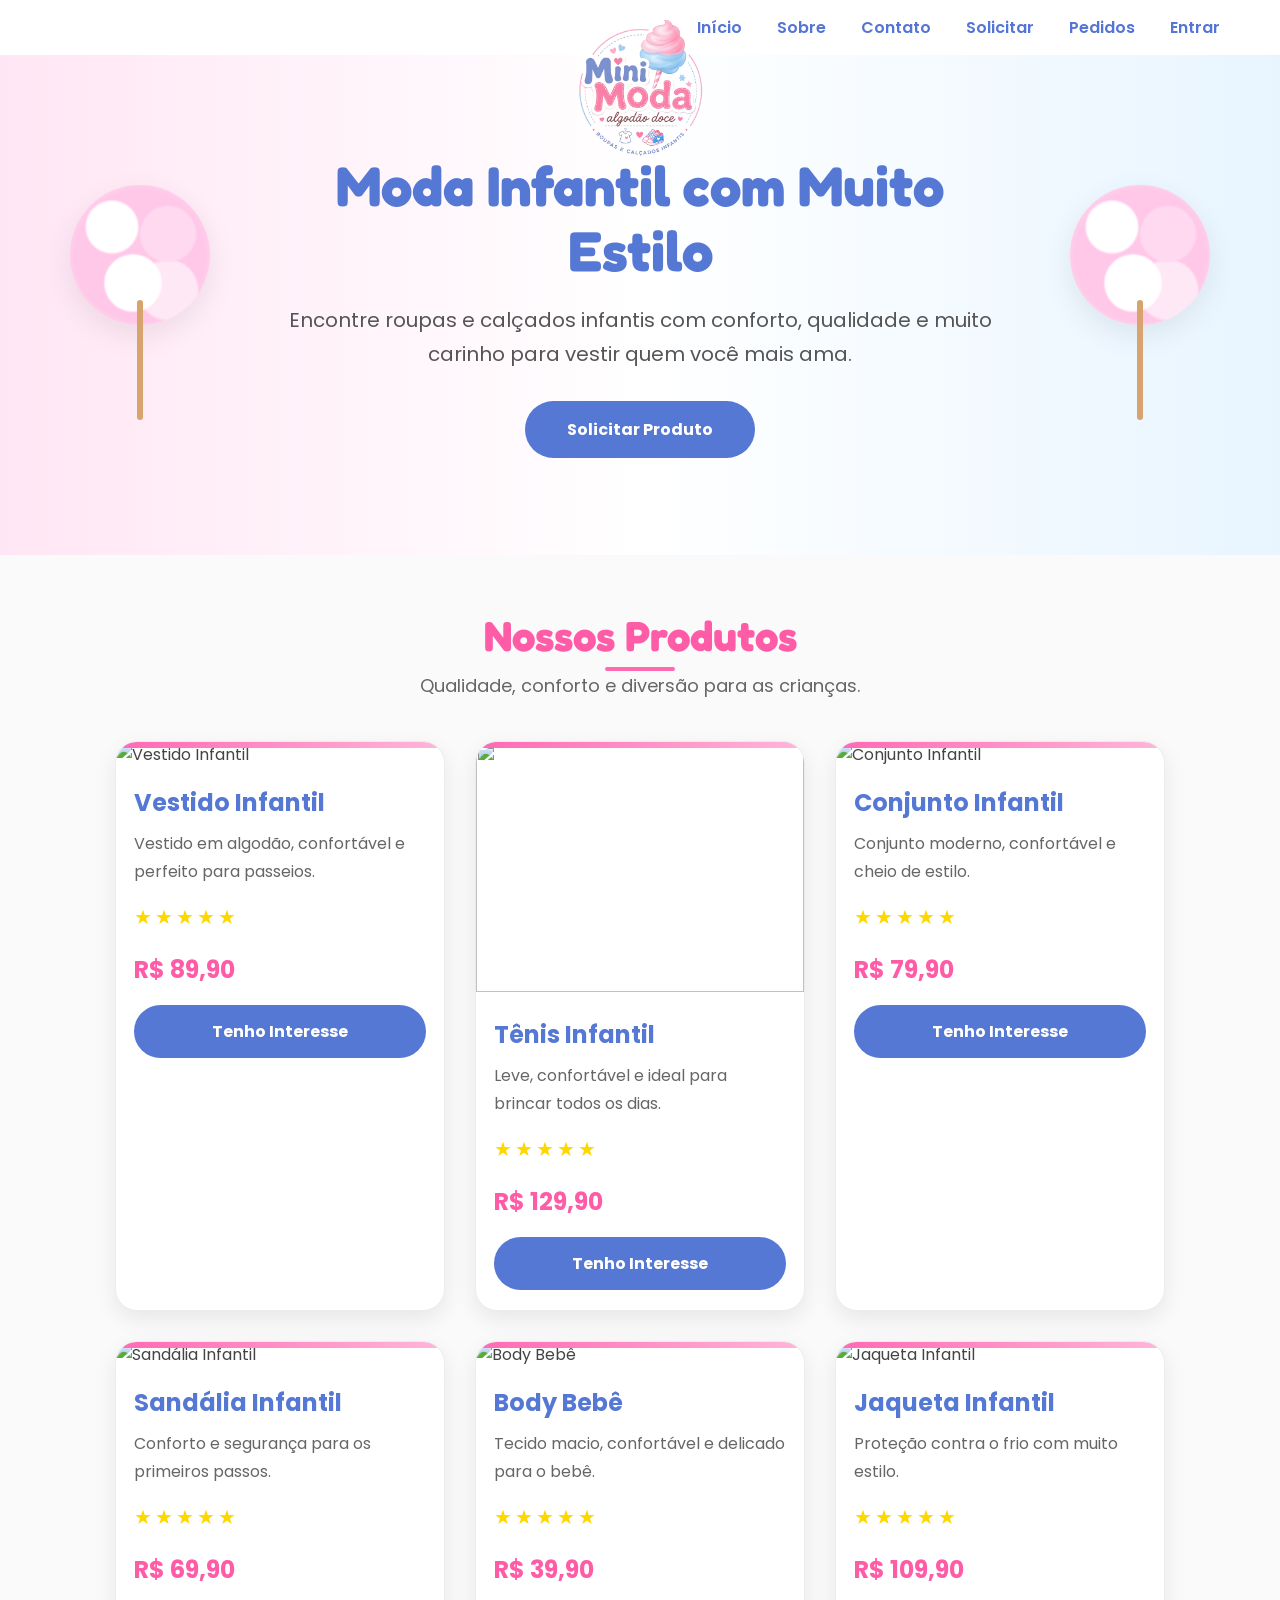
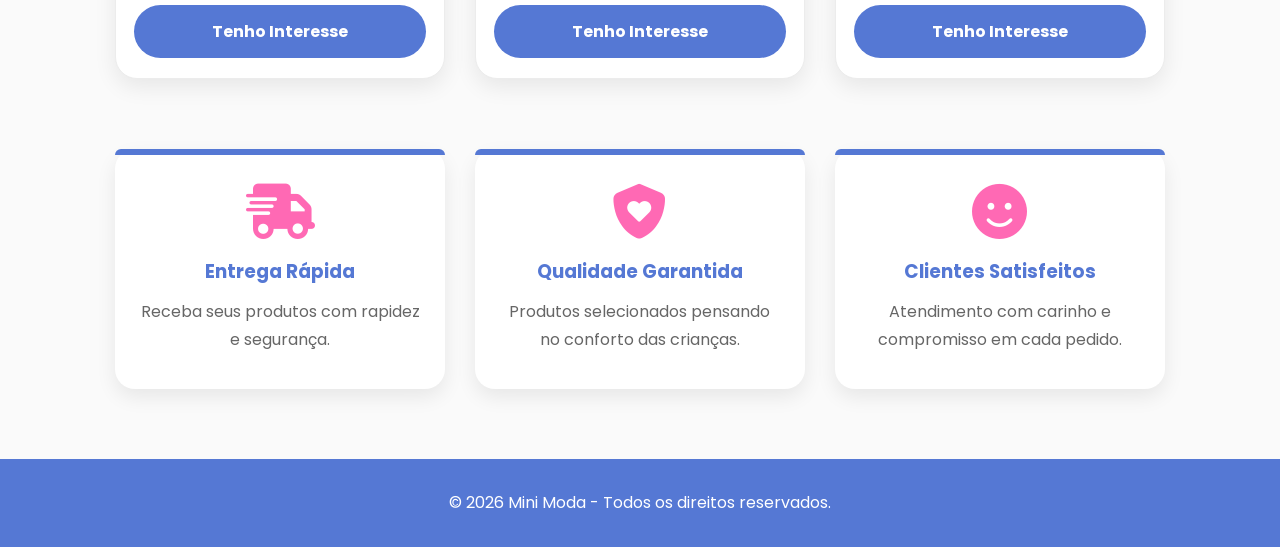
==== commit 24a24e4c: "Update index.html" ====
--- a/index.html
+++ b/index.html
@@ -31,20 +31,16 @@
          <img src="img/banner.png" alt="Mini Moda">
     </div>
 
-    <nav>
-
-        <ul>
-
-            <li><a href="index.html">Início</a></li>
-            <li><a href="sobre.html">Sobre</a></li>
-            <li><a href="contato.html">Contato</a></li>
-            <li><a href="formulario.html">Solicitar</a></li>
-            <li><a href="pedidos.html">Pedidos</a></li>
-
-        </ul>
-
-    </nav>
-
+   <nav>
+    <ul>
+        <li><a href="index.html">Início</a></li>
+        <li><a href="sobre.html">Sobre</a></li>
+        <li><a href="contato.html">Contato</a></li>
+        <li><a href="formulario.html">Solicitar</a></li>
+        <li><a href="pedidos.html">Pedidos</a></li>
+        <li><a href="login.html" class="btn-login">Entrar</a></li>
+    </ul>
+</nav>
 </header>
 
 <section class="banner">
--- a/css/style.css
+++ b/css/style.css
@@ -44,7 +44,7 @@
 }
 
 .logo img {
-    width: 110px;
+    width: 150px;
     height: auto;
 }
 
@@ -104,38 +104,80 @@
 ALGODÕES DOCES
 ==========================================*/
 
+.banner{
+    position: relative;
+    overflow: hidden;
+}
+
+.algodao-esquerdo,
+.algodao-direito{
+    position: absolute;
+    width: 120px;
+    height: 120px;
+    background: #ff9fd0;
+    border-radius: 50%;
+    animation: flutuar 4s ease-in-out infinite;
+    z-index: 2;
+    pointer-events: none;
+}
+
 .algodao-esquerdo{
-    position:absolute;
-    width:170px;
-    left:80px;
-    top:90px;
-    animation:flutuar 4s ease-in-out infinite;
-    z-index:2;
-    pointer-events:none;
+    left: 60px;
+    top: 140px;
 }
 
 .algodao-direito{
-    position:absolute;
-    width:170px;
-    right:80px;
-    top:90px;
-    animation:flutuar 4s ease-in-out infinite;
-    z-index:2;
-    pointer-events:none;
+    right: 60px;
+    top: 140px;
+}
+
+.algodao-esquerdo::before,
+.algodao-direito::before{
+    content: "";
+    position: absolute;
+    width: 42px;
+    height: 42px;
+    background: #fff;
+    border-radius: 50%;
+    top: 18px;
+    left: 12px;
+}
+
+.algodao-esquerdo::after,
+.algodao-direito::after{
+    content: "";
+    position: absolute;
+    width: 42px;
+    height: 42px;
+    background: rgba(255,255,255,.5);
+    border-radius: 50%;
+    bottom: 18px;
+    right: 12px;
+}
+
+.palito{
+    position: absolute;
+    width: 4px;
+    height: 90px;
+    background: #c78b48;
+    left: 50%;
+    top: 100%;
+    transform: translateX(-50%);
+    border-radius: 3px;
 }
 
 @keyframes flutuar{
 
     0%{
-        transform:translateY(0);
+        transform: translateY(0);
     }
 
     50%{
-        transform:translateY(-12px);
+        transform: translateY(-12px);
     }
 
     100%{
-        transform:translateY(0);
+        transform: translateY(0);
     }
 
 }
@@ -902,3 +944,77 @@
     background:#5578d4;
 
 }
+/*==================================
+ ALGODÕES DOCES EM CSS
+==================================*/
+
+.banner{
+    position: relative;
+    overflow: hidden;
+}
+
+.algodao{
+    position:absolute;
+    width:140px;
+    height:140px;
+    border-radius:50%;
+    background:
+        radial-gradient(circle at 30% 30%, #fff 0%, #fff 18%, transparent 20%),
+        radial-gradient(circle at 70% 35%, #ffd9ef 0%, #ffd9ef 20%, transparent 22%),
+        radial-gradient(circle at 45% 70%, #fff 0%, #fff 22%, transparent 24%),
+        radial-gradient(circle at 70% 75%, #ffe8f6 0%, #ffe8f6 20%, transparent 22%),
+        radial-gradient(circle at 50% 50%, #ffc7e8 0%, #ffc7e8 65%, #fff0f8 100%);
+    box-shadow:0 10px 30px rgba(0,0,0,.08);
+    animation:flutuar 4s ease-in-out infinite;
+    z-index:1;
+}
+
+.algodao::after{
+    content:"";
+    position:absolute;
+    width:6px;
+    height:120px;
+    background:#d7a46d;
+    left:50%;
+    transform:translateX(-50%);
+    bottom:-95px;
+    border-radius:10px;
+}
+
+.algodao-esquerda{
+    left:70px;
+    top:130px;
+}
+
+.algodao-direita{
+    right:70px;
+    top:130px;
+}
+
+@keyframes flutuar{
+    0%{
+        transform:translateY(0);
+    }
+
+    50%{
+        transform:translateY(-12px);
+    }
+
+    100%{
+        transform:translateY(0);
+    }
+}
+.beneficios a{
+    text-decoration:none;
+    color:inherit;
+}
+
+.beneficios a div{
+    transition:.3s;
+    cursor:pointer;
+}
+
+.beneficios a:hover div{
+    transform:translateY(-8px);
+    box-shadow:0 15px 35px rgba(0,0,0,.15);
+}
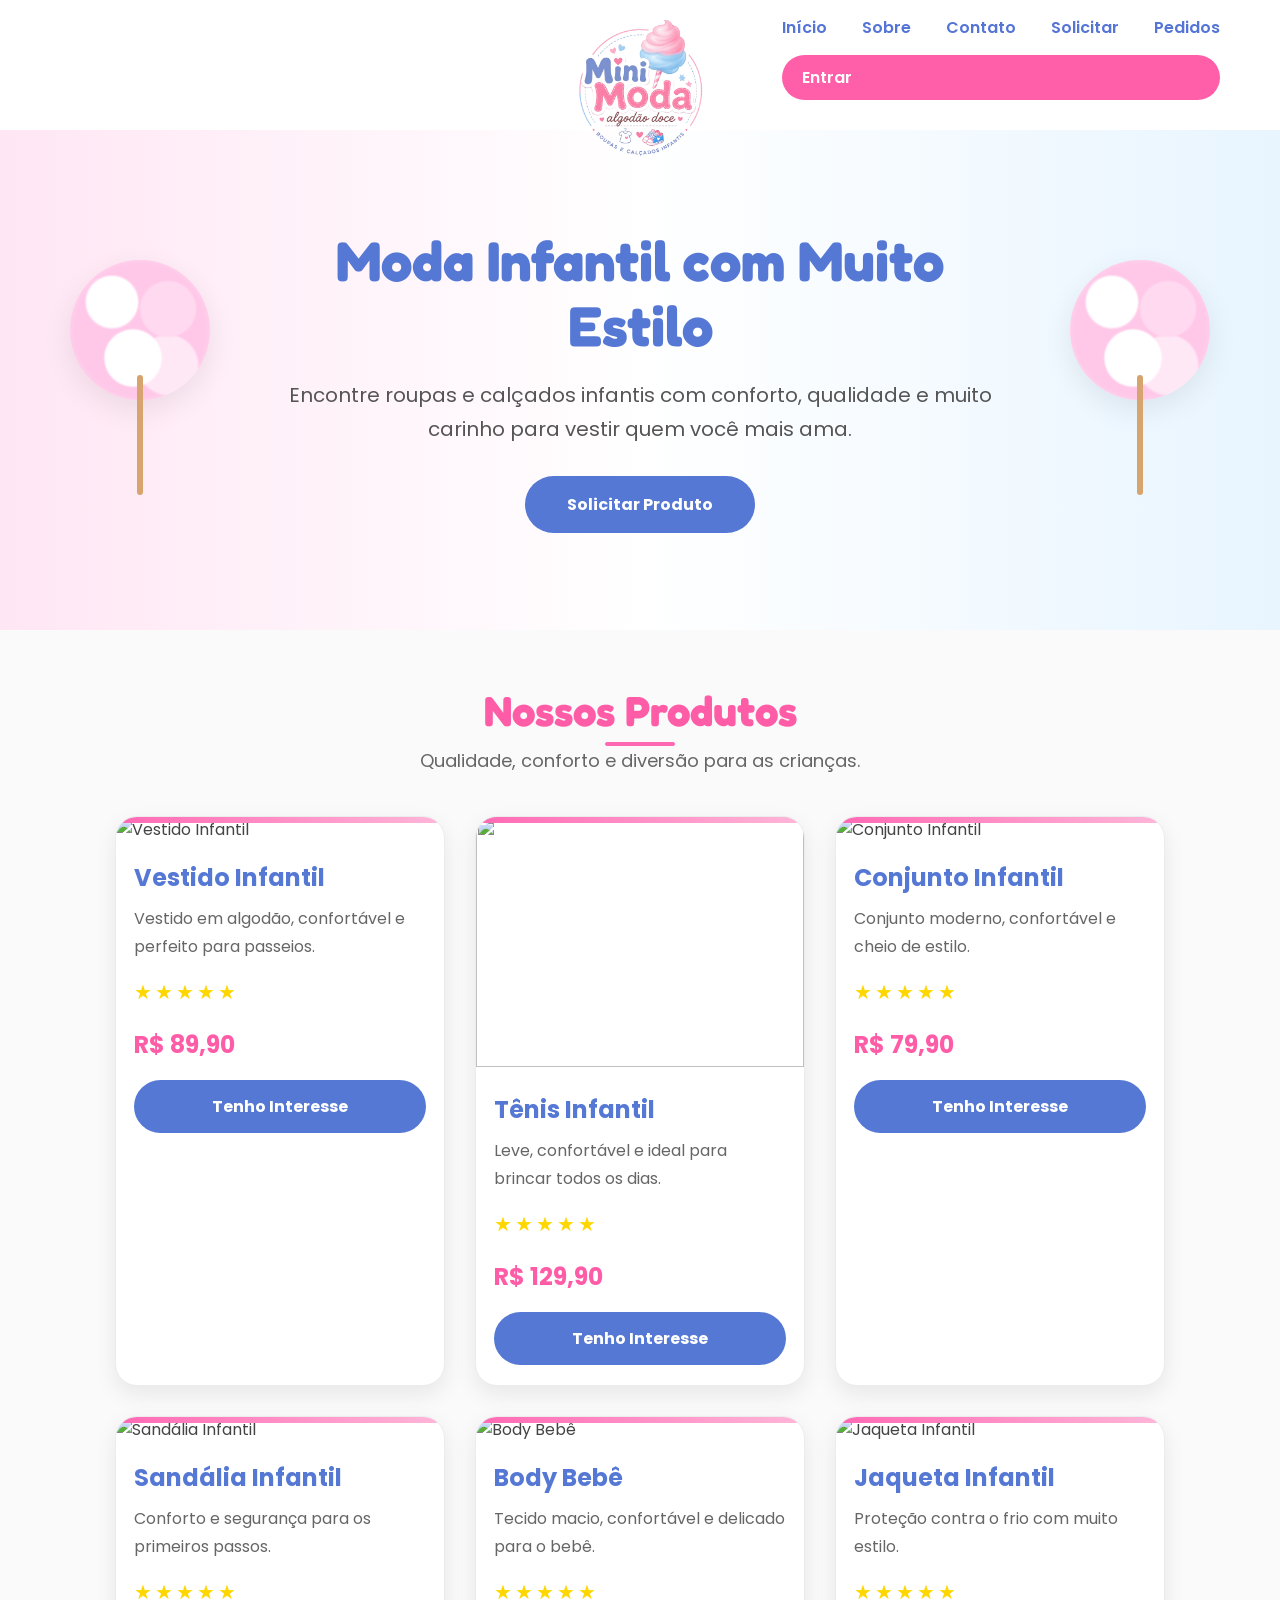
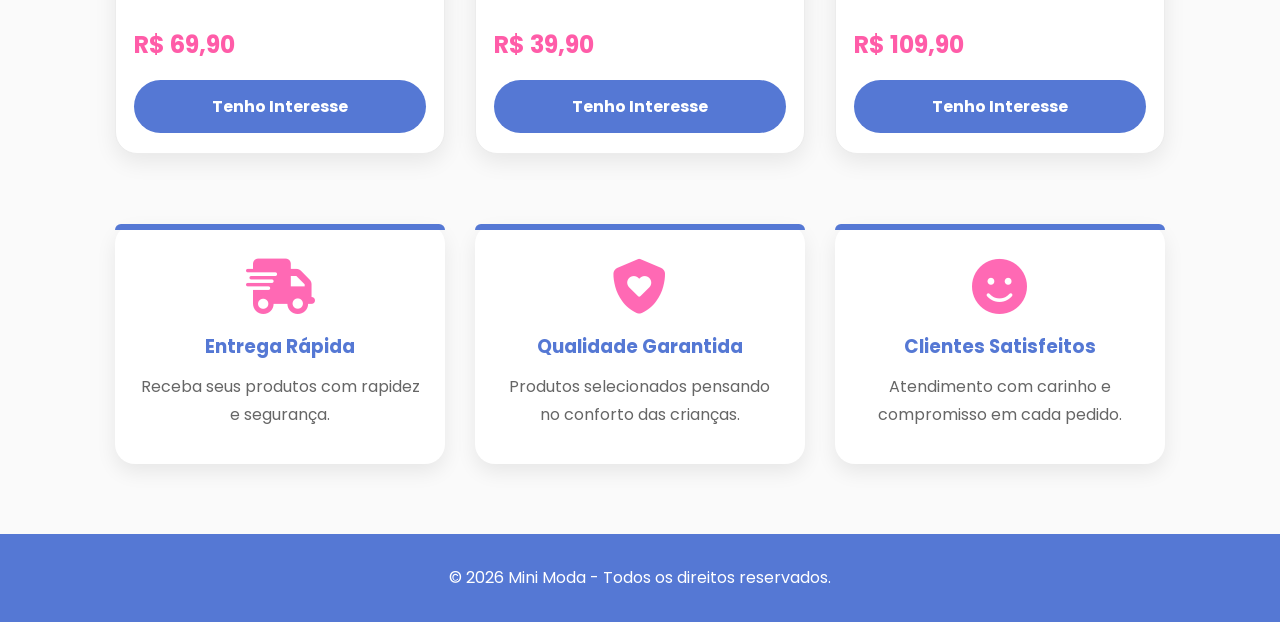
==== commit 62cc6747: "Update index.html" ====
--- a/index.html
+++ b/index.html
@@ -31,15 +31,18 @@
          <img src="img/banner.png" alt="Mini Moda">
     </div>
 
-   <nav>
+  <nav>
+
     <ul>
         <li><a href="index.html">Início</a></li>
         <li><a href="sobre.html">Sobre</a></li>
         <li><a href="contato.html">Contato</a></li>
         <li><a href="formulario.html">Solicitar</a></li>
         <li><a href="pedidos.html">Pedidos</a></li>
-        <li><a href="login.html" class="btn-login">Entrar</a></li>
     </ul>
+
+    <div id="usuarioLogado"></div>
+
 </nav>
 </header>
 
@@ -246,7 +249,47 @@
 </p>
 
 </footer>
-<script src="js/script.js"></script>
+<script>
+
+const cliente = JSON.parse(localStorage.getItem("cliente"));
+
+const usuario = document.getElementById("usuarioLogado");
+
+if(cliente){
+
+    usuario.innerHTML = `
+        <span>
+            <i class="fa-solid fa-user"></i>
+            Olá, <strong>${cliente.nome}</strong>
+        </span>
+
+        <a href="#" id="sair">Sair</a>
+    `;
+
+}else{
+
+    usuario.innerHTML = `
+        <a href="login.html" class="btn-login">
+            Entrar
+        </a>
+    `;
+
+}
+
+document.addEventListener("click", function(e){
+
+    if(e.target.id === "sair"){
+
+        localStorage.removeItem("cliente");
+
+        window.location.href = "login.html";
+
+    }
+
+});
+
+</script>
+    <script src="js/script.js"></script>
 
 </body>
 
--- a/css/style.css
+++ b/css/style.css
@@ -1018,3 +1018,71 @@
     transform:translateY(-8px);
     box-shadow:0 15px 35px rgba(0,0,0,.15);
 }
+/*==========================================
+LOGIN
+==========================================*/
+
+.login{
+    min-height:100vh;
+    display:flex;
+    justify-content:center;
+    align-items:center;
+    background:linear-gradient(90deg,#ffe4ef,#eef7ff);
+}
+
+.login-box{
+    width:420px;
+    background:#fff;
+    padding:40px;
+    border-radius:20px;
+    text-align:center;
+    box-shadow:0 10px 30px rgba(0,0,0,.15);
+}
+
+.login-box img{
+    width:120px;
+    margin-bottom:20px;
+}
+
+.login-box h1{
+    color:#ff5fa9;
+    margin-bottom:10px;
+    font-family:'Fredoka',sans-serif;
+}
+
+.login-box p{
+    color:#666;
+    margin-bottom:30px;
+}
+
+.btn-login{
+    display:block;
+    text-decoration:none;
+    background:#4f6fd8;
+    color:#fff;
+    padding:15px;
+    margin:15px 0;
+    border-radius:12px;
+    font-weight:600;
+    transition:.3s;
+}
+
+.btn-login:hover{
+    background:#ff5fa9;
+}
+
+.btn-login i{
+    margin-right:8px;
+}
+.btn-login{
+    background:#ff5ea8;
+    color:#fff !important;
+    padding:10px 20px;
+    border-radius:30px;
+    transition:.3s;
+}
+
+.btn-login:hover{
+    background:#4f73d9;
+    transform:translateY(-2px);
+}
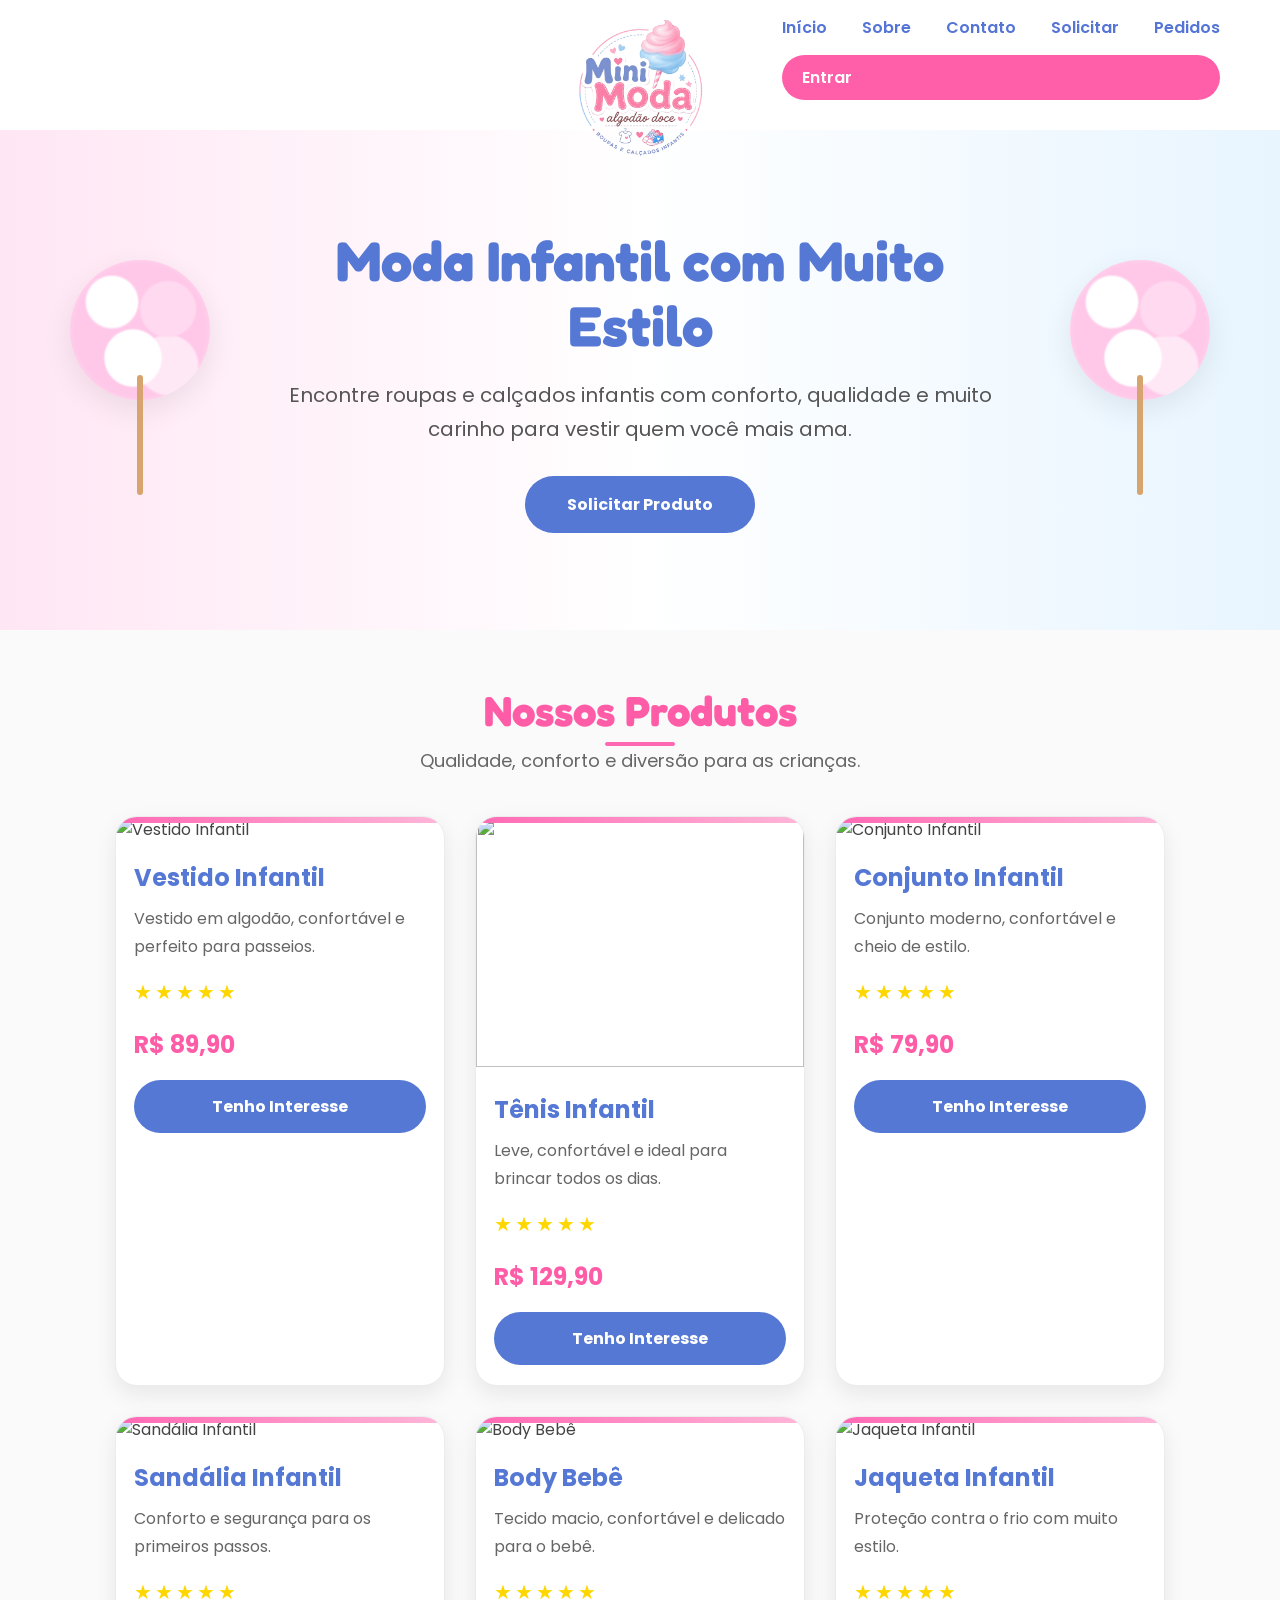
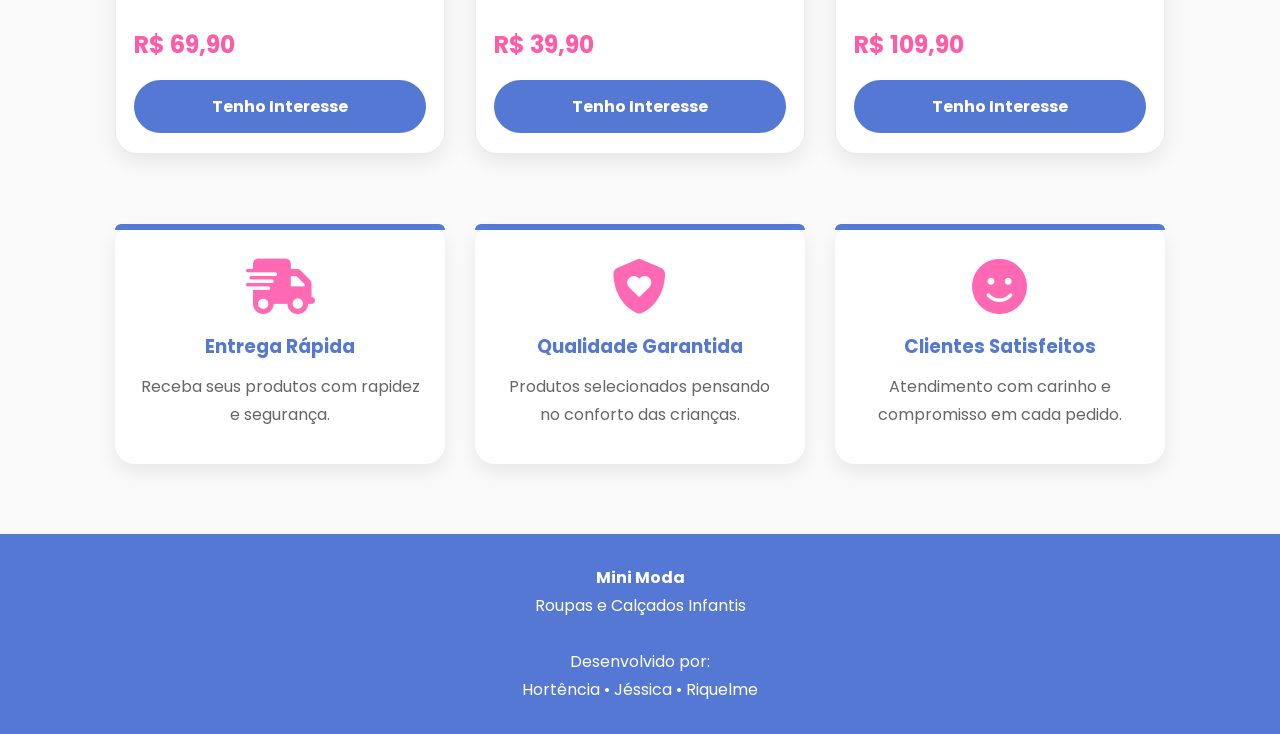
==== commit 1625ee7e: "Update index.html" ====
--- a/index.html
+++ b/index.html
@@ -269,9 +269,9 @@
 }else{
 
     usuario.innerHTML = `
-        <a href="login.html" class="btn-login">
-            Entrar
-        </a>
+      <a href="cliente-login.html" class="btn-login">
+    Entrar
+</a>
     `;
 
 }
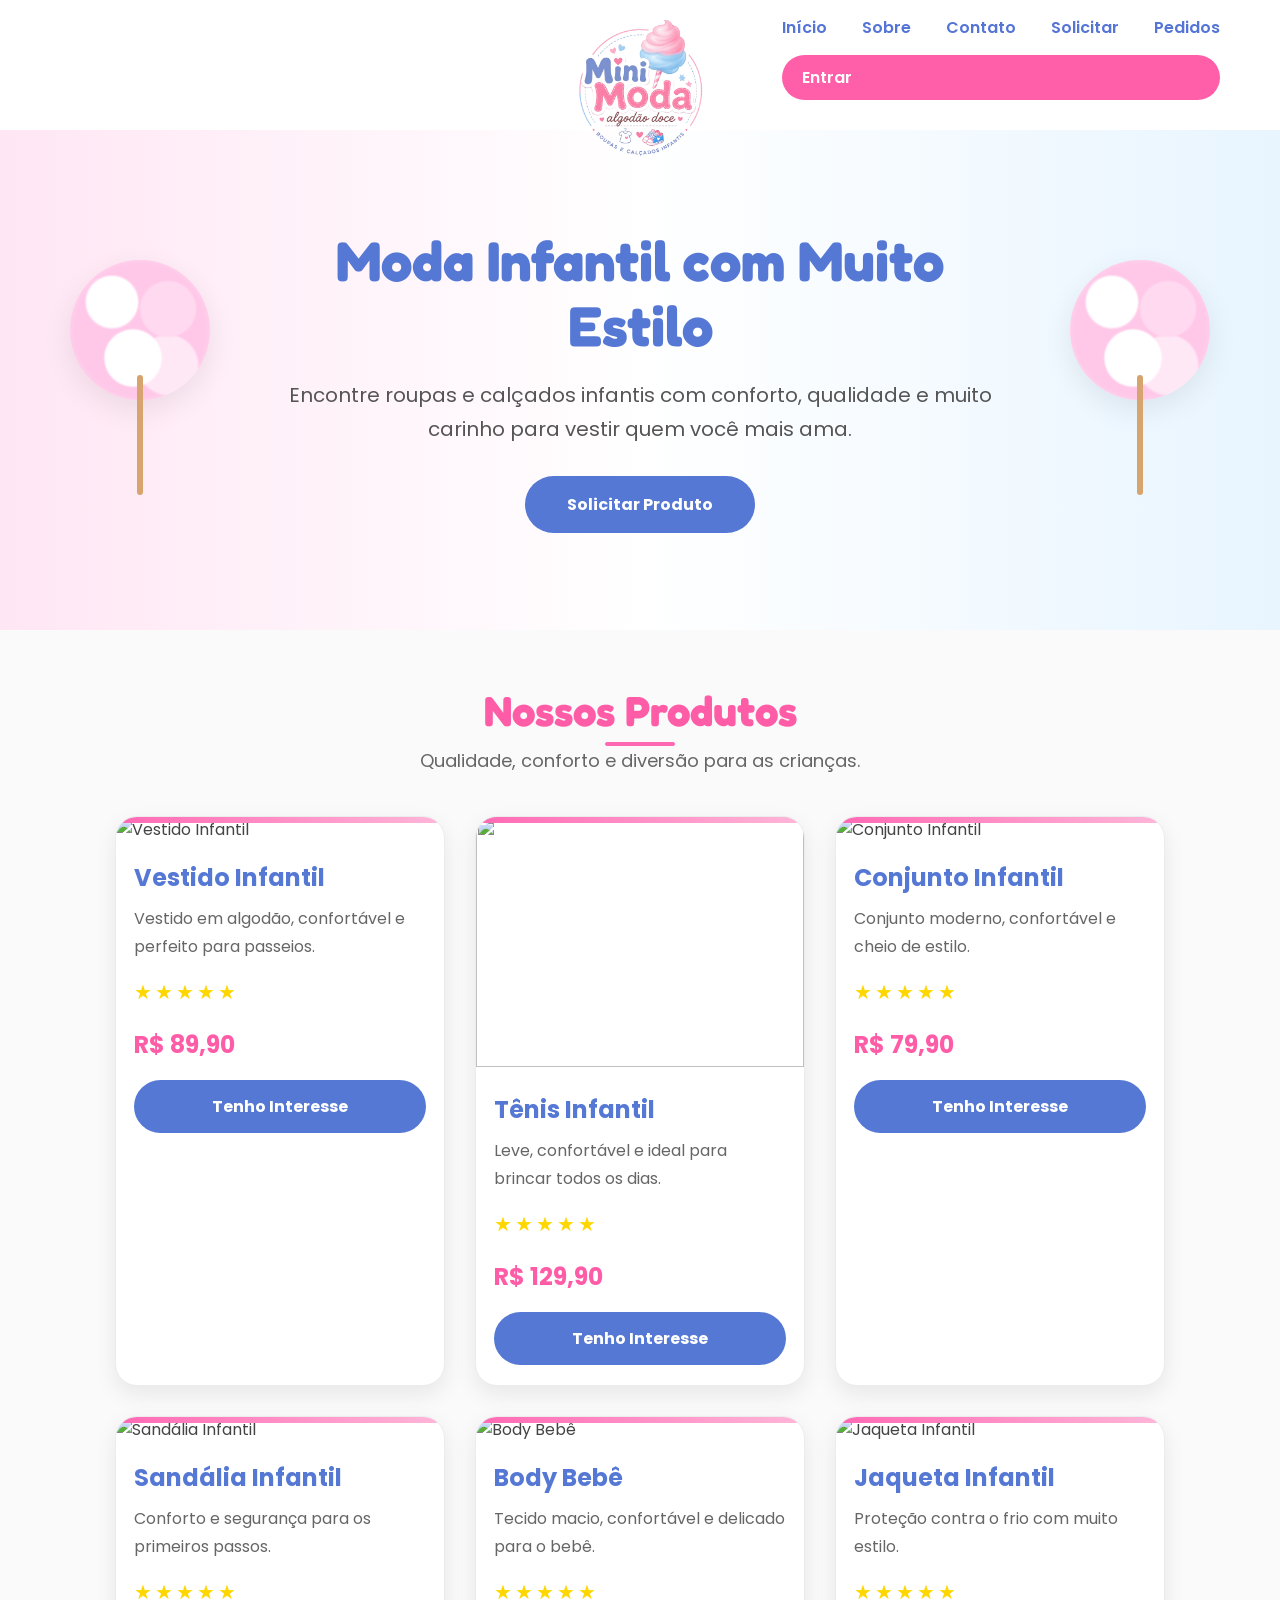
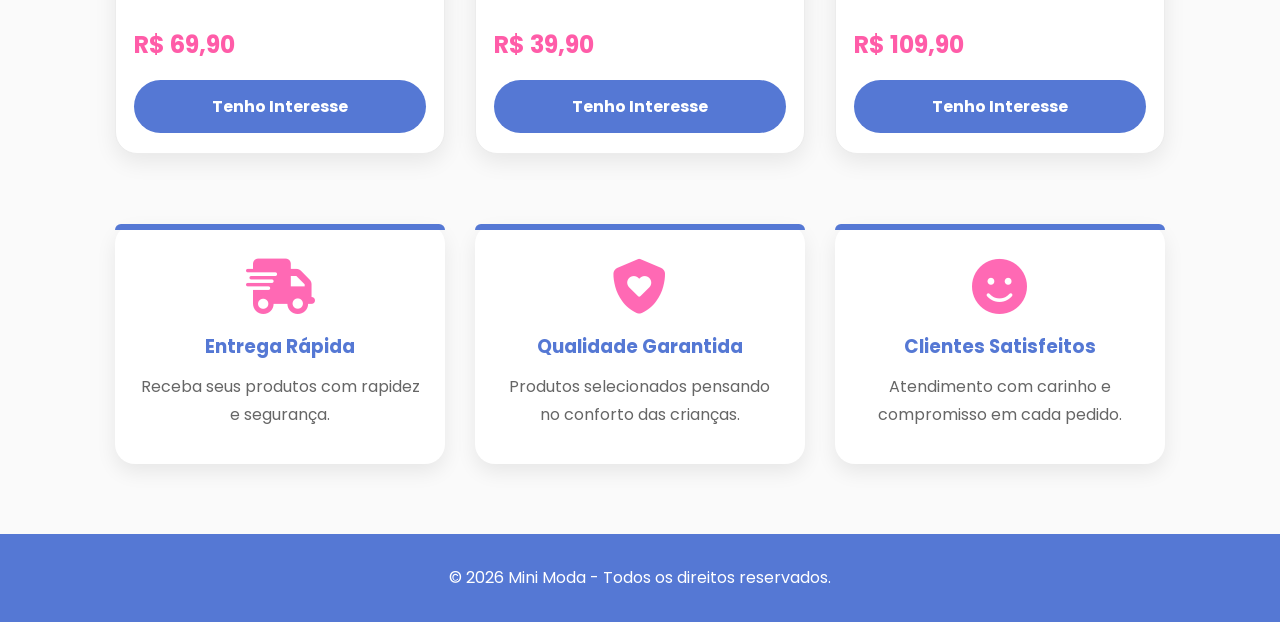
==== commit f92c9490: "Update index.html" ====
--- a/index.html
+++ b/index.html
@@ -282,13 +282,14 @@
 
         localStorage.removeItem("cliente");
 
-        window.location.href = "login.html";
+      window.location.href = "cliente-login.html";
 
     }
 
 });
 
 </script>
+    <script src="js/usuario.js"></script>
     <script src="js/script.js"></script>
 
 </body>
